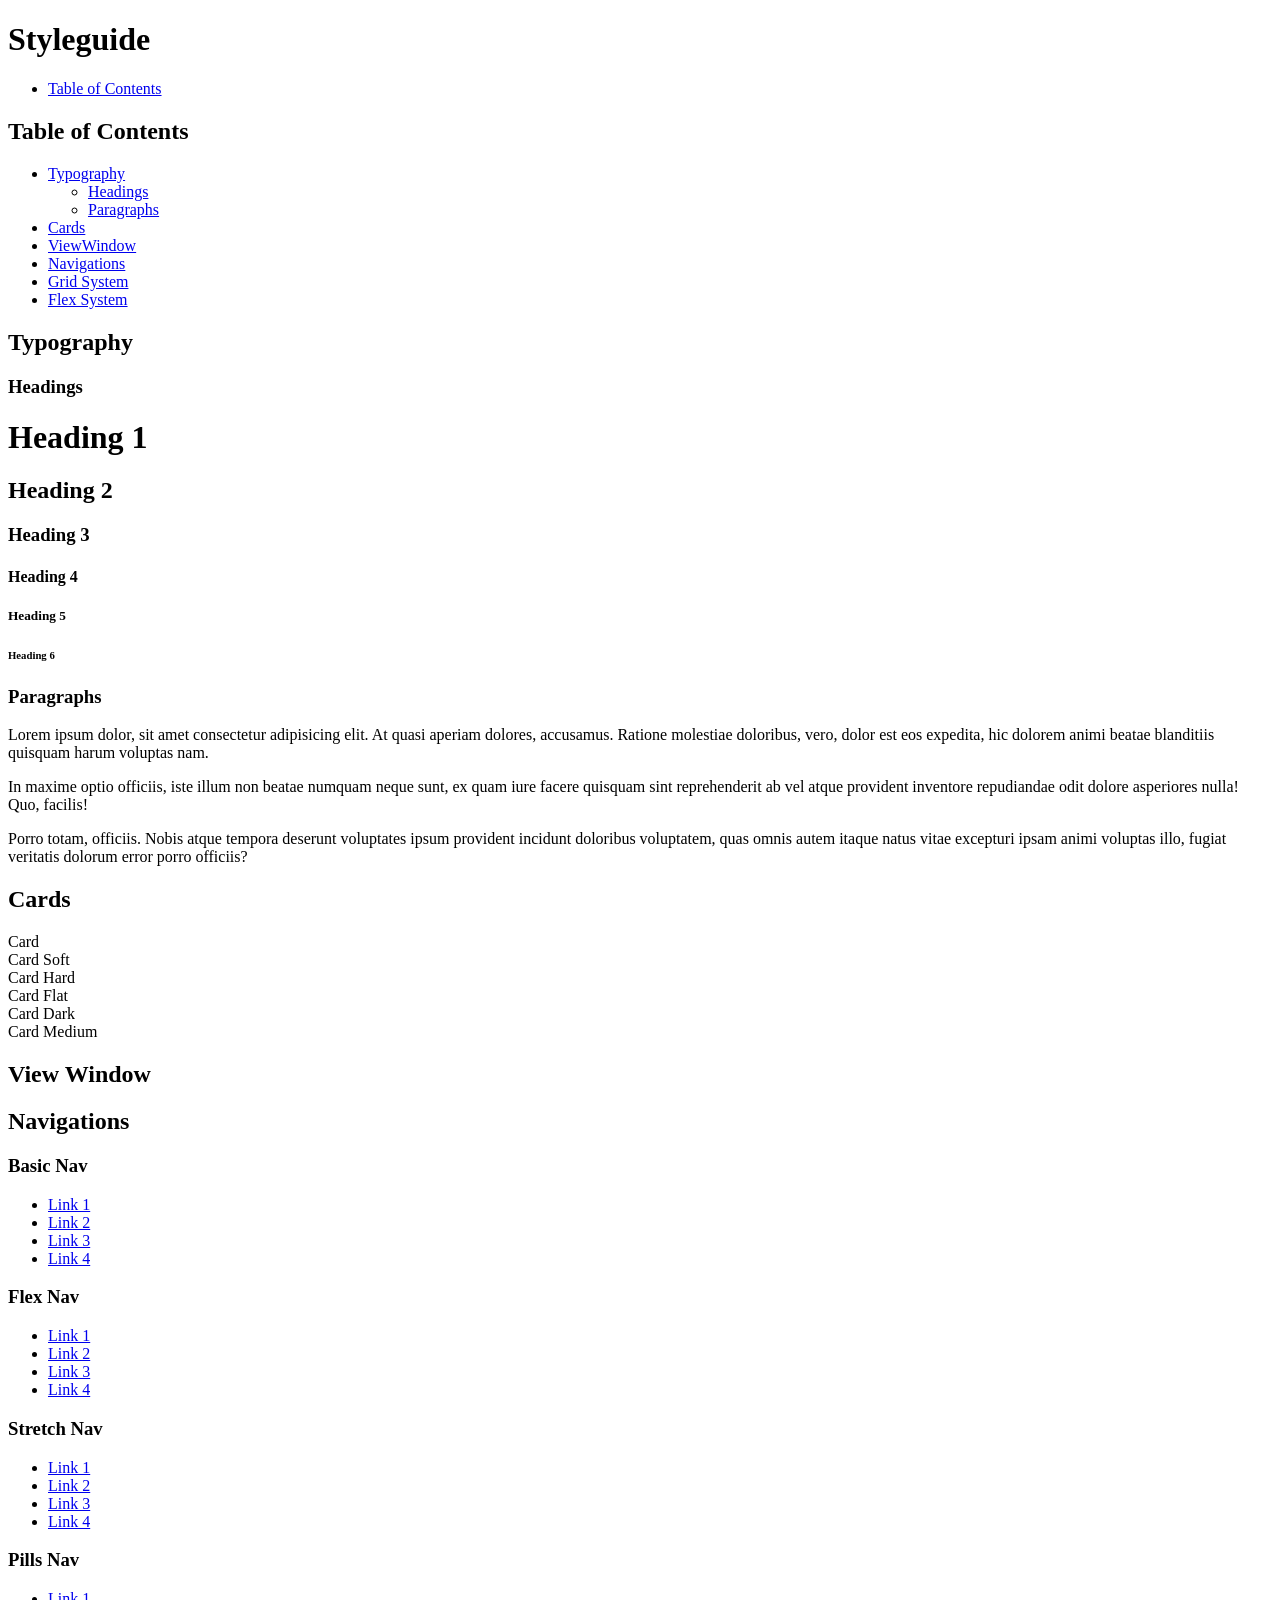
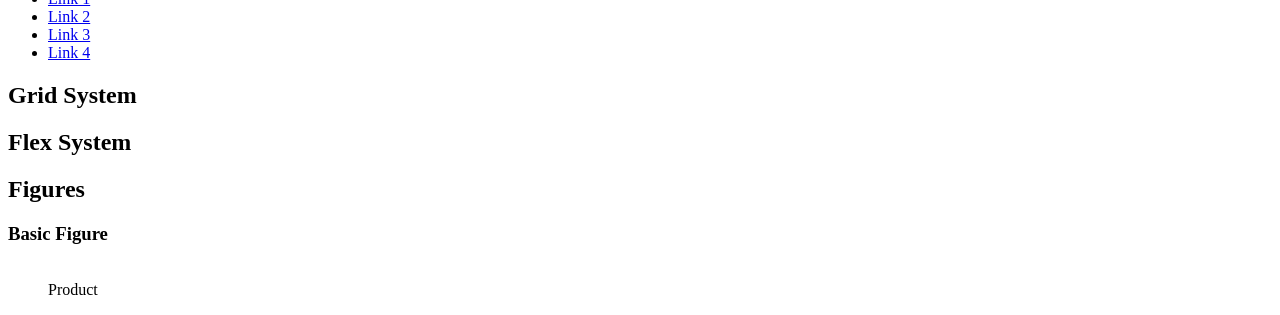
==== bernadin.bernadine/styleguide/index.html @ 3fb41d2a "add name" ====
<!DOCTYPE html>
<html lang="en">
<head>
	<meta charset="utf-8">
	<title>CSS Styleguide</title>

	<meta name="viewport" content="width=device-width">

	<link rel="stylesheet" href="/lib/css/styleguide.css">
	<link rel="stylesheet" href="/lib/css/gridsystem.css">
	<link rel="stylesheet" href="/css/storetheme.css">

</head>
<body>

	<header class="navbar">
		<div class="container display-flex">
			<div class="flex-none">
		<h1>Styleguide</h1>
	</div>
		<div class="flex-stretch"></div>
		<nav class="flex-none nav">
			<ul class="container display-flex">
				<li><a href="#tableofcontents">Table of Contents</a></li>
			</ul>
		</nav>
	</div>

	</header>

	<div class="container" id="tableofcontents">
		<h2>Table of Contents</h2>
			<div class="card">
			<nav class="nav">
				<ul>
					<li><a href="#typography"> Typography</a></li>
					<ul>
					<li><a href="#headings"> Headings</a></li>
					<li><a href="#paragraphs"> Paragraphs</a></li>
				</ul>
				<li><a href="#typography"> Cards</a></li>
				<li><a href="#viewwindow"> ViewWindow</a></li>
				<li><a href="#navigations"> Navigations</a></li>
				<li><a href="#gridsystem"> Grid System</a></li>
				<li><a href="#flexsystem"> Flex System</a></li>

				</ul>
			</nav>
			
		</div>
	</div>

	<div class="container" href="typography">
		<h2>Typography</h2>
		<div class="card soft" id="headings">
			


			<h3>Headings</h3>
			<h1>Heading 1</h1>
			<h2>Heading 2</h2>
			<h3>Heading 3</h3>
			<h4>Heading 4</h4>
			<h5>Heading 5</h5>
			<h6>Heading 6</h6>
		</div>
		<div class="card soft" id="paragraphs">
			<h3>Paragraphs</h3>
			<p>Lorem ipsum dolor, sit amet consectetur adipisicing elit. At quasi aperiam dolores, accusamus. Ratione molestiae doloribus, vero, dolor est eos expedita, hic dolorem animi beatae blanditiis quisquam harum voluptas nam.</p>
			<p>In maxime optio officiis, iste illum non beatae numquam neque sunt, ex quam iure facere quisquam sint reprehenderit ab vel atque provident inventore repudiandae odit dolore asperiores nulla! Quo, facilis!</p>
			<p>Porro totam, officiis. Nobis atque tempora deserunt voluptates ipsum provident incidunt doloribus voluptatem, quas omnis autem itaque natus vitae excepturi ipsam animi voluptas illo, fugiat veritatis dolorum error porro officiis?</p>
		</div>
	</div>





	<div class="container">
		<h2>Cards</h2>

		<div class="grid gap">
			<div class="col-xs-12">
				<div class="card">Card</div>
			</div>
			<div class="col-xs-12">
				<div class="card soft">Card Soft</div>
			</div>
			<div class="col-xs-12">
				<div class="card hard">Card Hard</div>
			</div>
			<div class="col-xs-12">
				<div class="card flat">Card Flat</div>
			</div>
			<div class="col-xs-12">
				<div class="card dark">Card Dark</div>
			</div>
			<div class="col-xs-12">
				<div class="card Medium">Card Medium</div>
			</div>
		</div>
	</div>


	<div class="container">
		<h2>View Window</h2>	
	</div>

<div class="container">
		<h2>Navigations</h2>

		<script>
			const makeNav = (classes='') => {
				const links = ['home','store','about'];
				return
				<div>
					<nav class="${classes}">
						<ul>
						${links.reduce((r,o,i)=>{
							return r+`<li><a href="#">${o}</a></li>`;
						})}

						</ul>
					</nav
				</div	
				`;
			}
		</script>

		<div class="card soft">
			<h3>Basic Nav</h3>


			<nav class="nav">
				<ul>
					<li><a href="#">Link 1</a></li>
					<li><a href="#">Link 2</a></li>
					<li><a href="#">Link 3</a></li>
					<li><a href="#">Link 4</a></li>
				</ul>
			</nav>
		</div>	
	</div>

	<div class="card soft">
			<h3>Flex Nav</h3>


			<nav class="nav nav-flex">
				<ul>
					<li><a href="#">Link 1</a></li>
					<li><a href="#">Link 2</a></li>
					<li><a href="#">Link 3</a></li>
					<li><a href="#">Link 4</a></li>
				</ul>
			</nav>
		</div>	

	<div class="card soft">
			<h3>Stretch Nav</h3>


			<nav class="nav nav-stretch">
				<ul>
					<li><a href="#">Link 1</a></li>
					<li><a href="#">Link 2</a></li>
					<li><a href="#">Link 3</a></li>
					<li><a href="#">Link 4</a></li>
				</ul>
			</nav>
	</div>	

	<div class="card soft">
			<h3>Pills Nav</h3>


			<nav class="nav nav-pills">
				<ul>
					<li><a href="#">Link 1</a></li>
					<li><a href="#">Link 2</a></li>
					<li><a href="#">Link 3</a></li>
					<li><a href="#">Link 4</a></li>
				</ul>
			</nav>
	</div>	
<div class="container">
		<h2>Grid System</h2>	
	</div>

<div class="container">
		<h2>Flex System</h2>	
	</div>

	<h2 id="figures">Figures</h2>

	<div class="card">
		<h3>Basic Figure</h3>

		<figure class="figure">
			<img src="https://via.placeholder.com/400x400?text=product" alt="">
			<figcaption>Product</figcaption>
		</figure>

	</div>


</body>
</html>
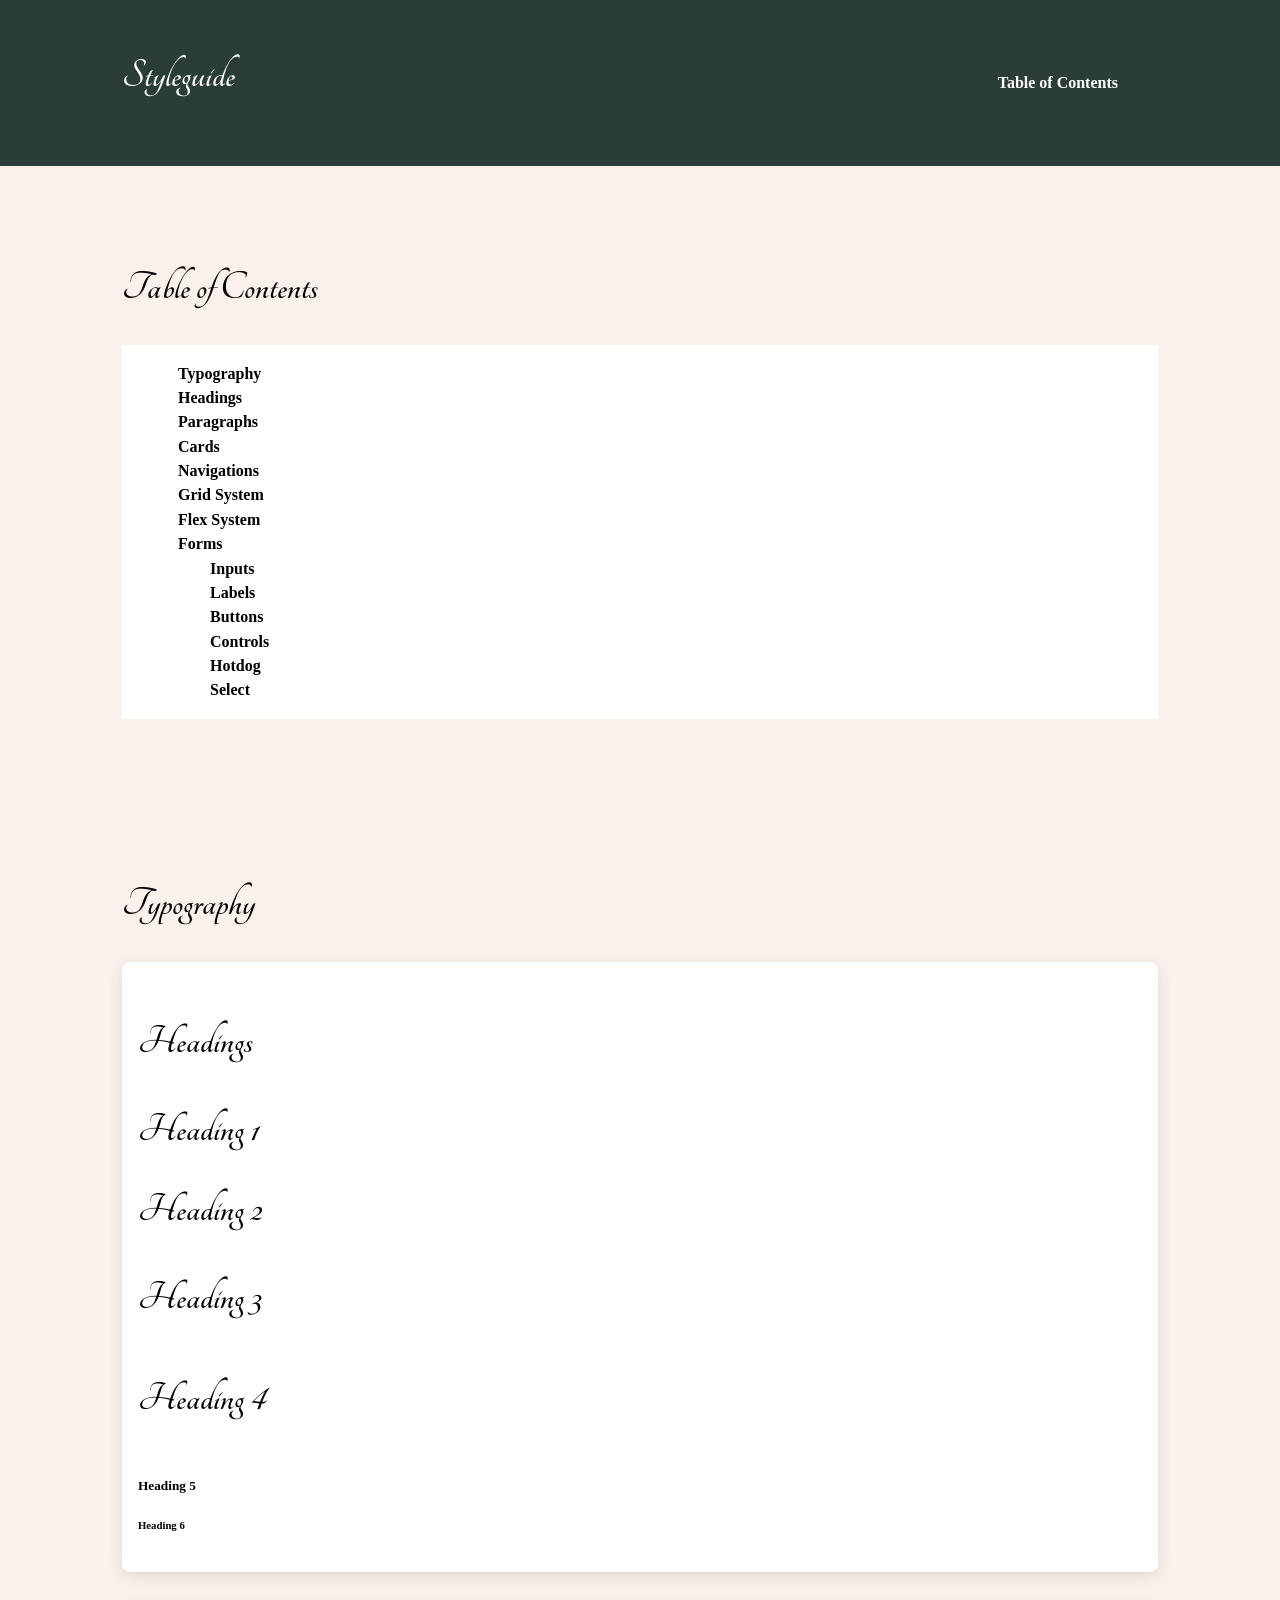
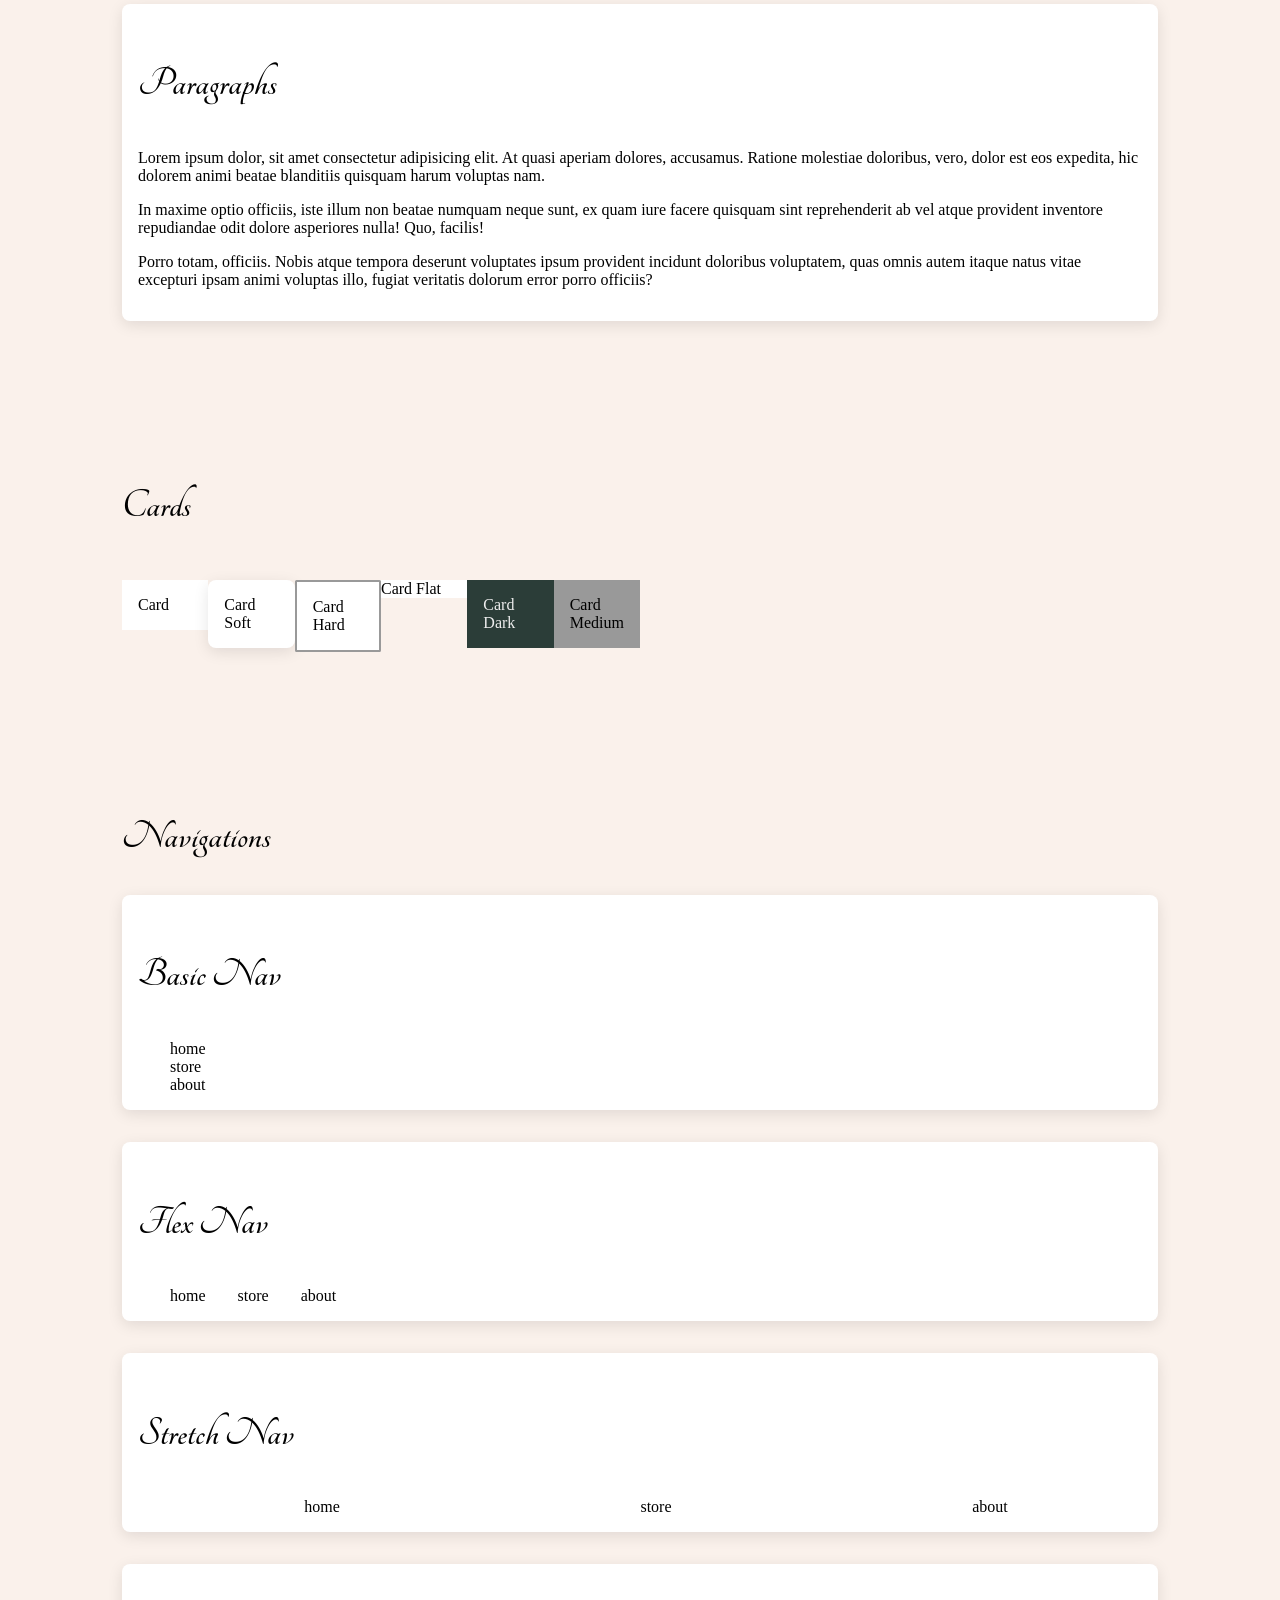
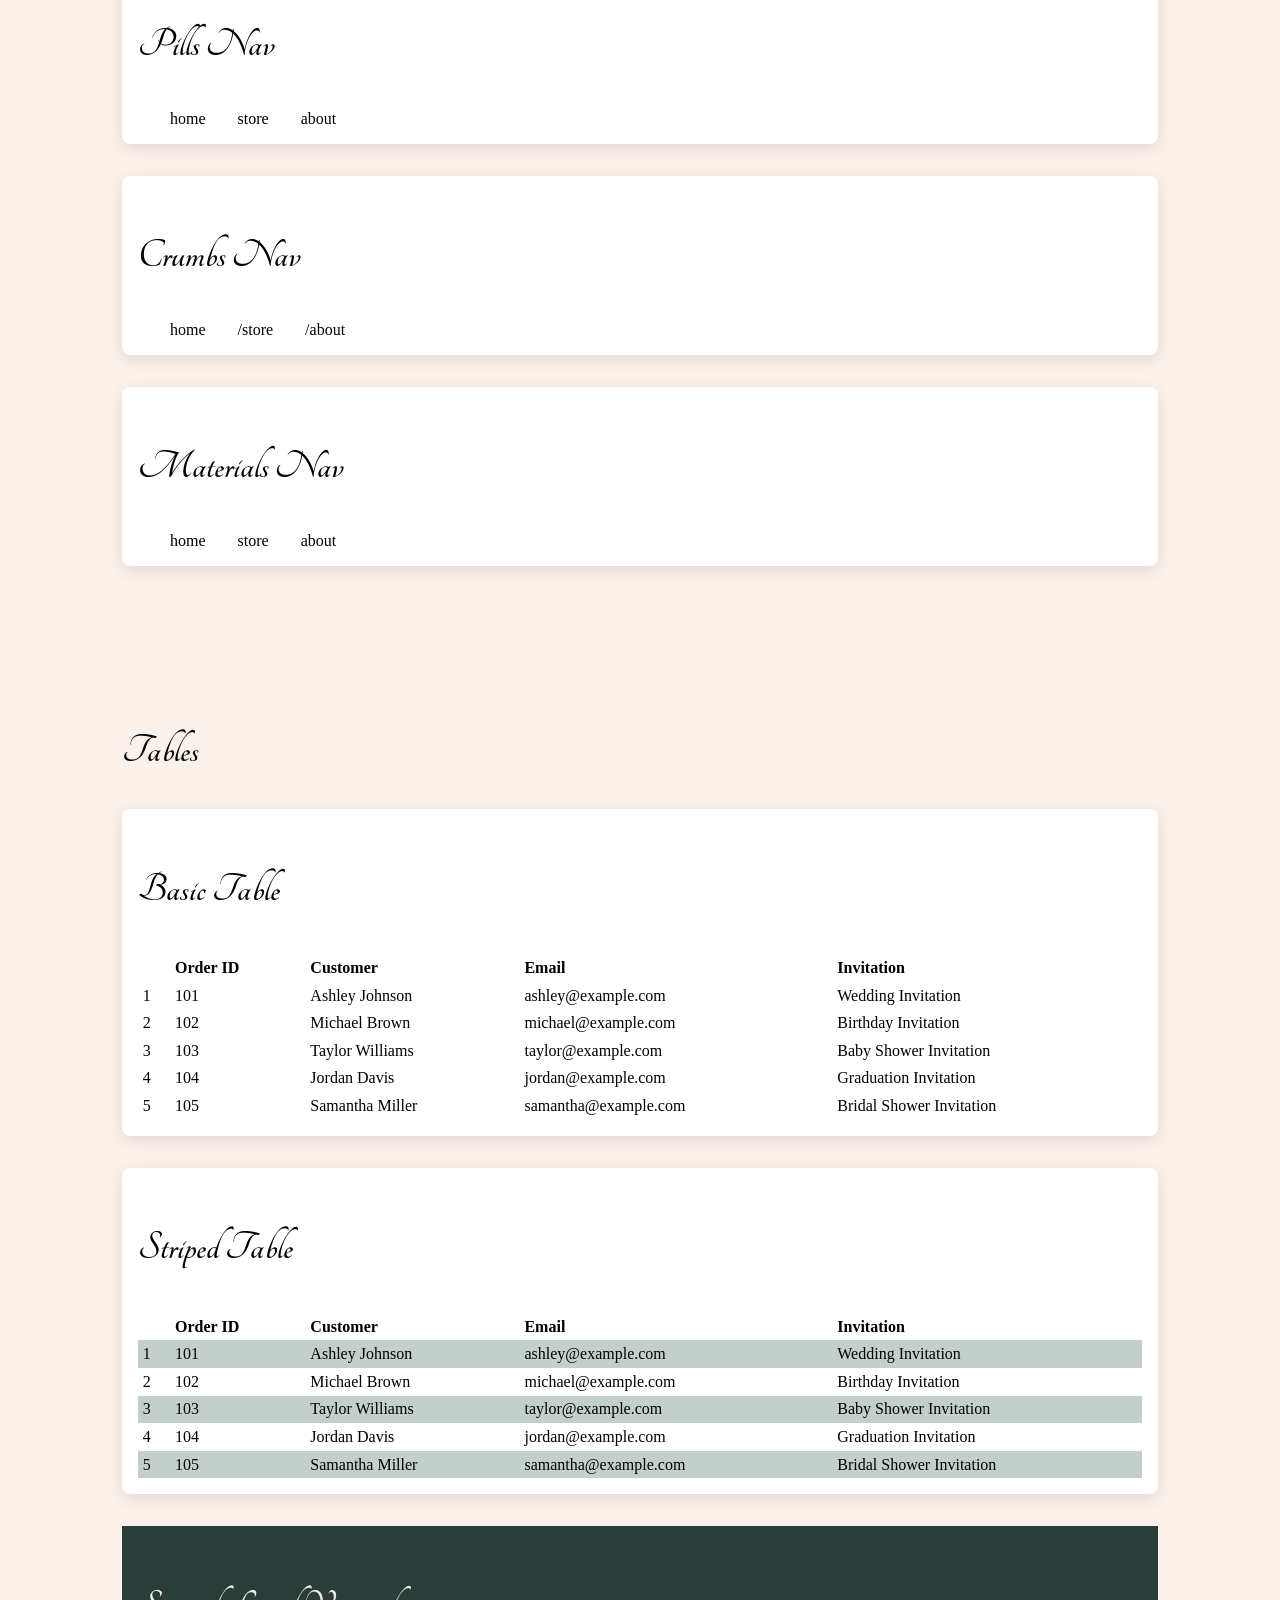
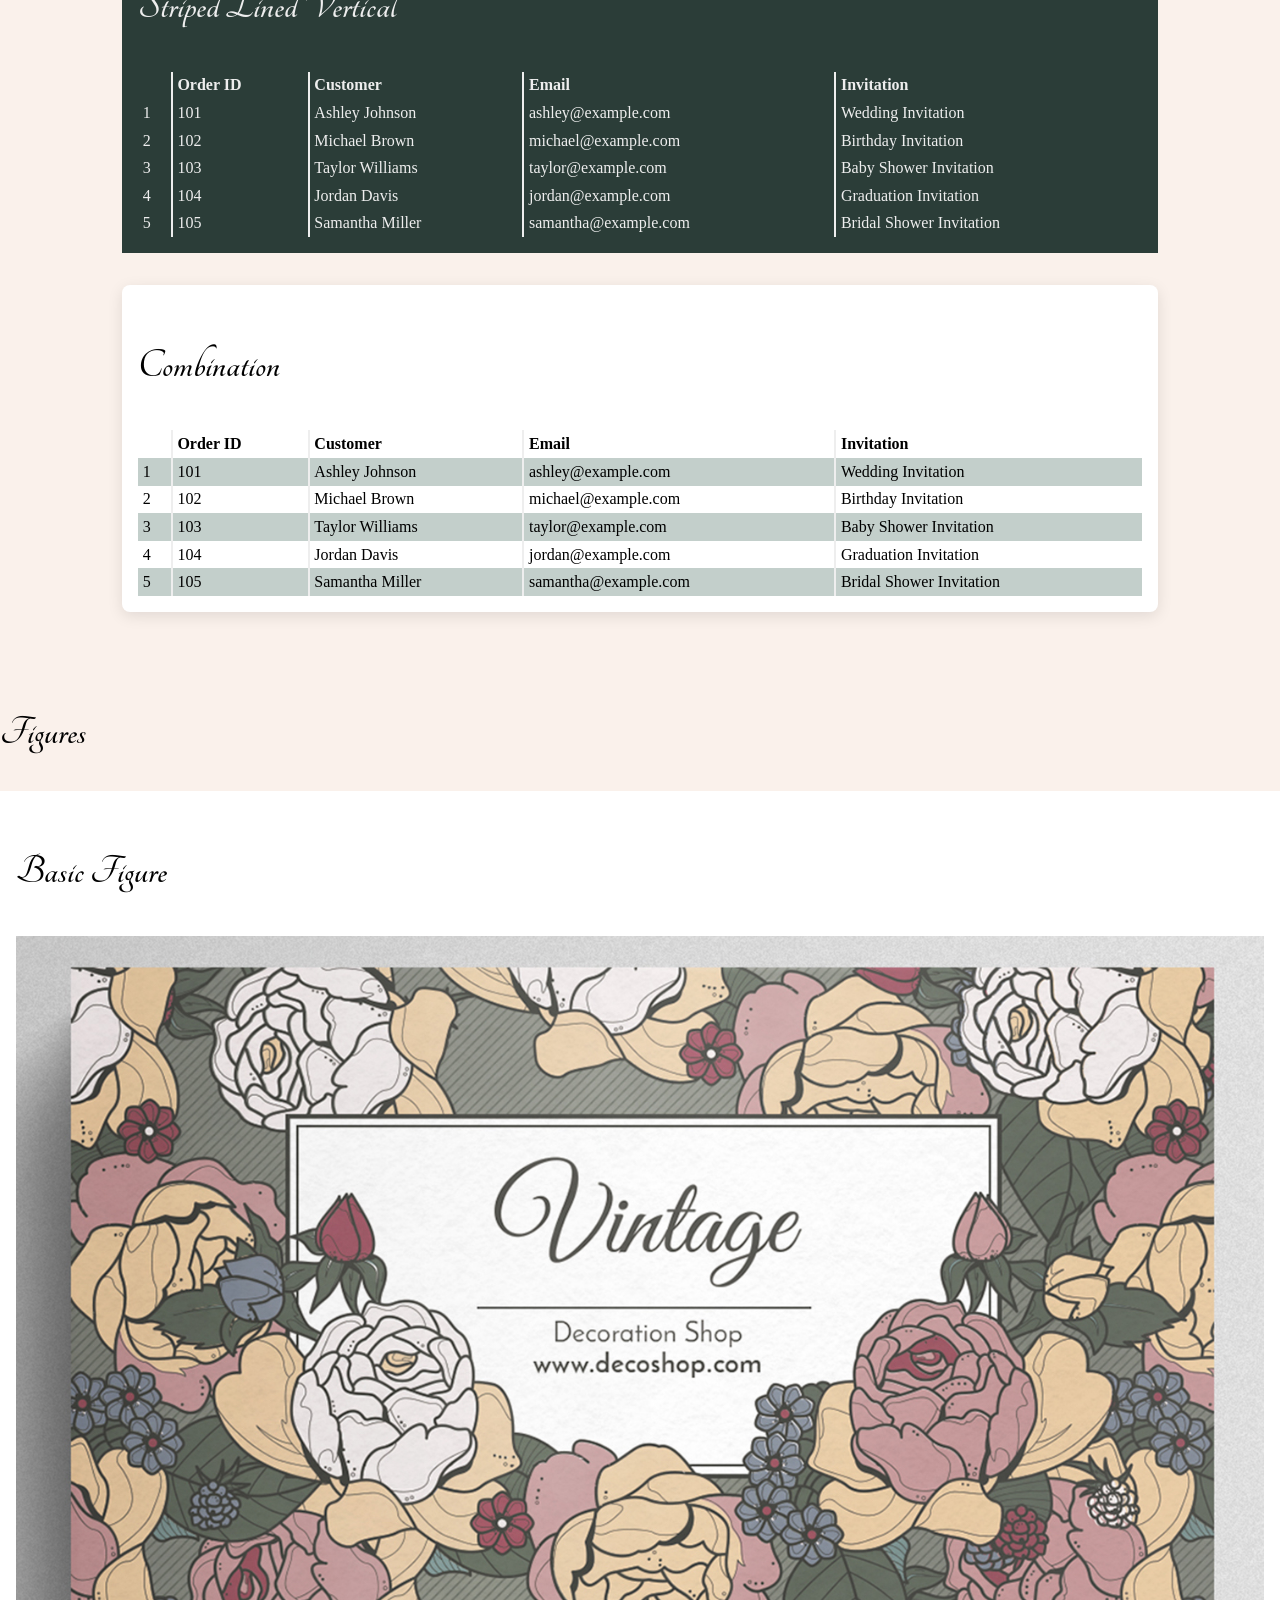
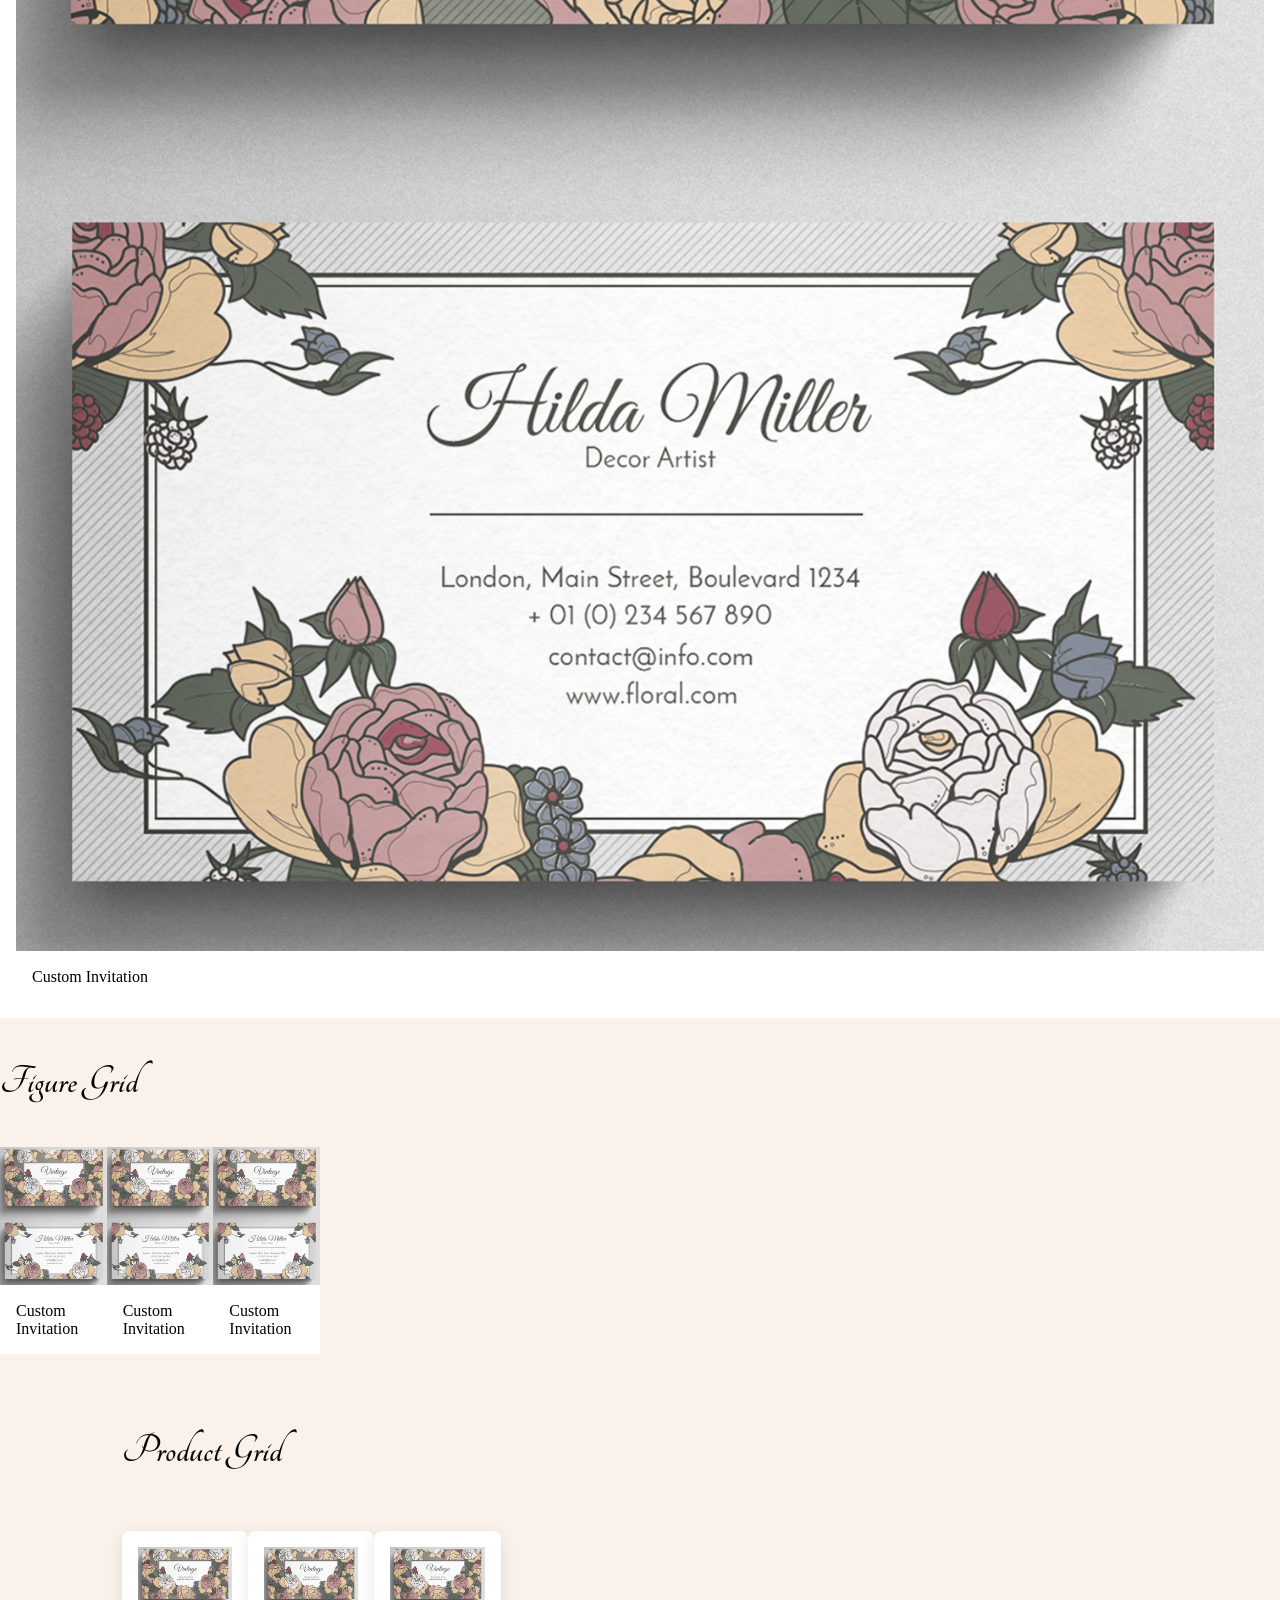
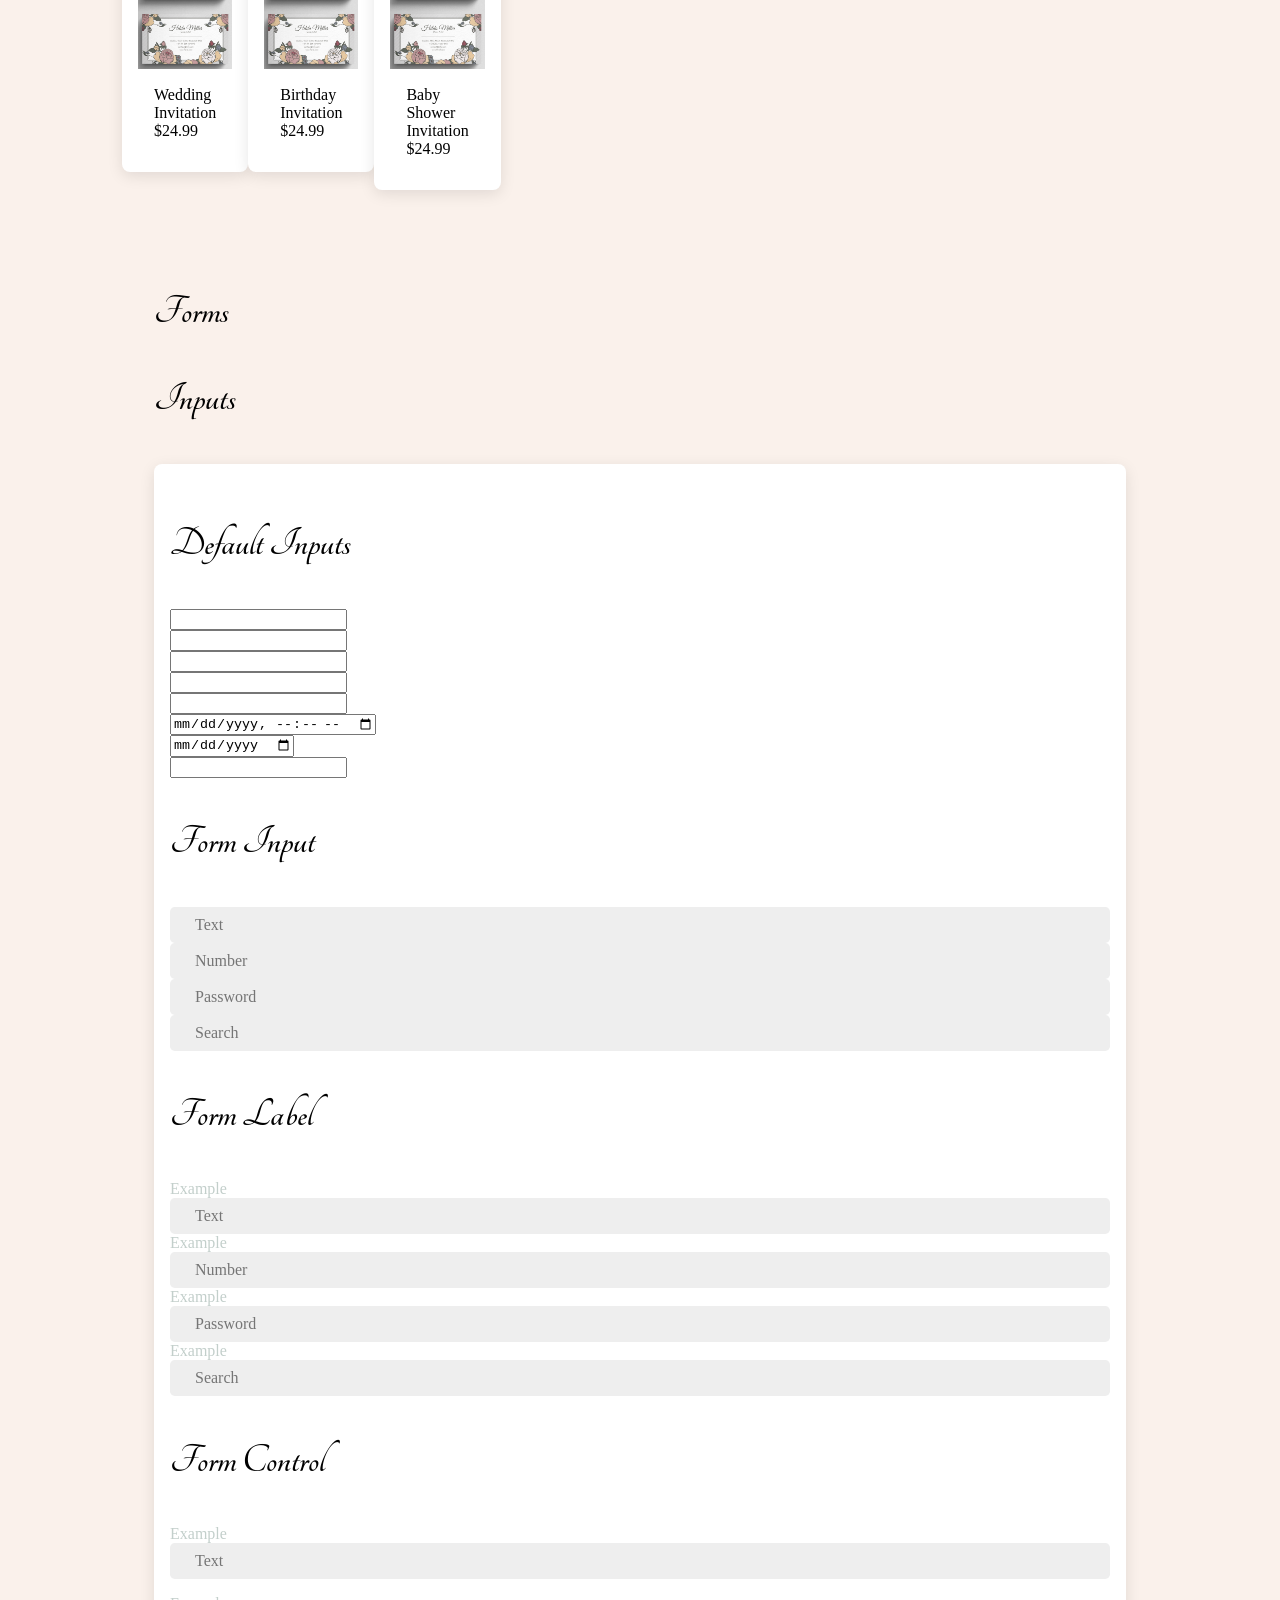
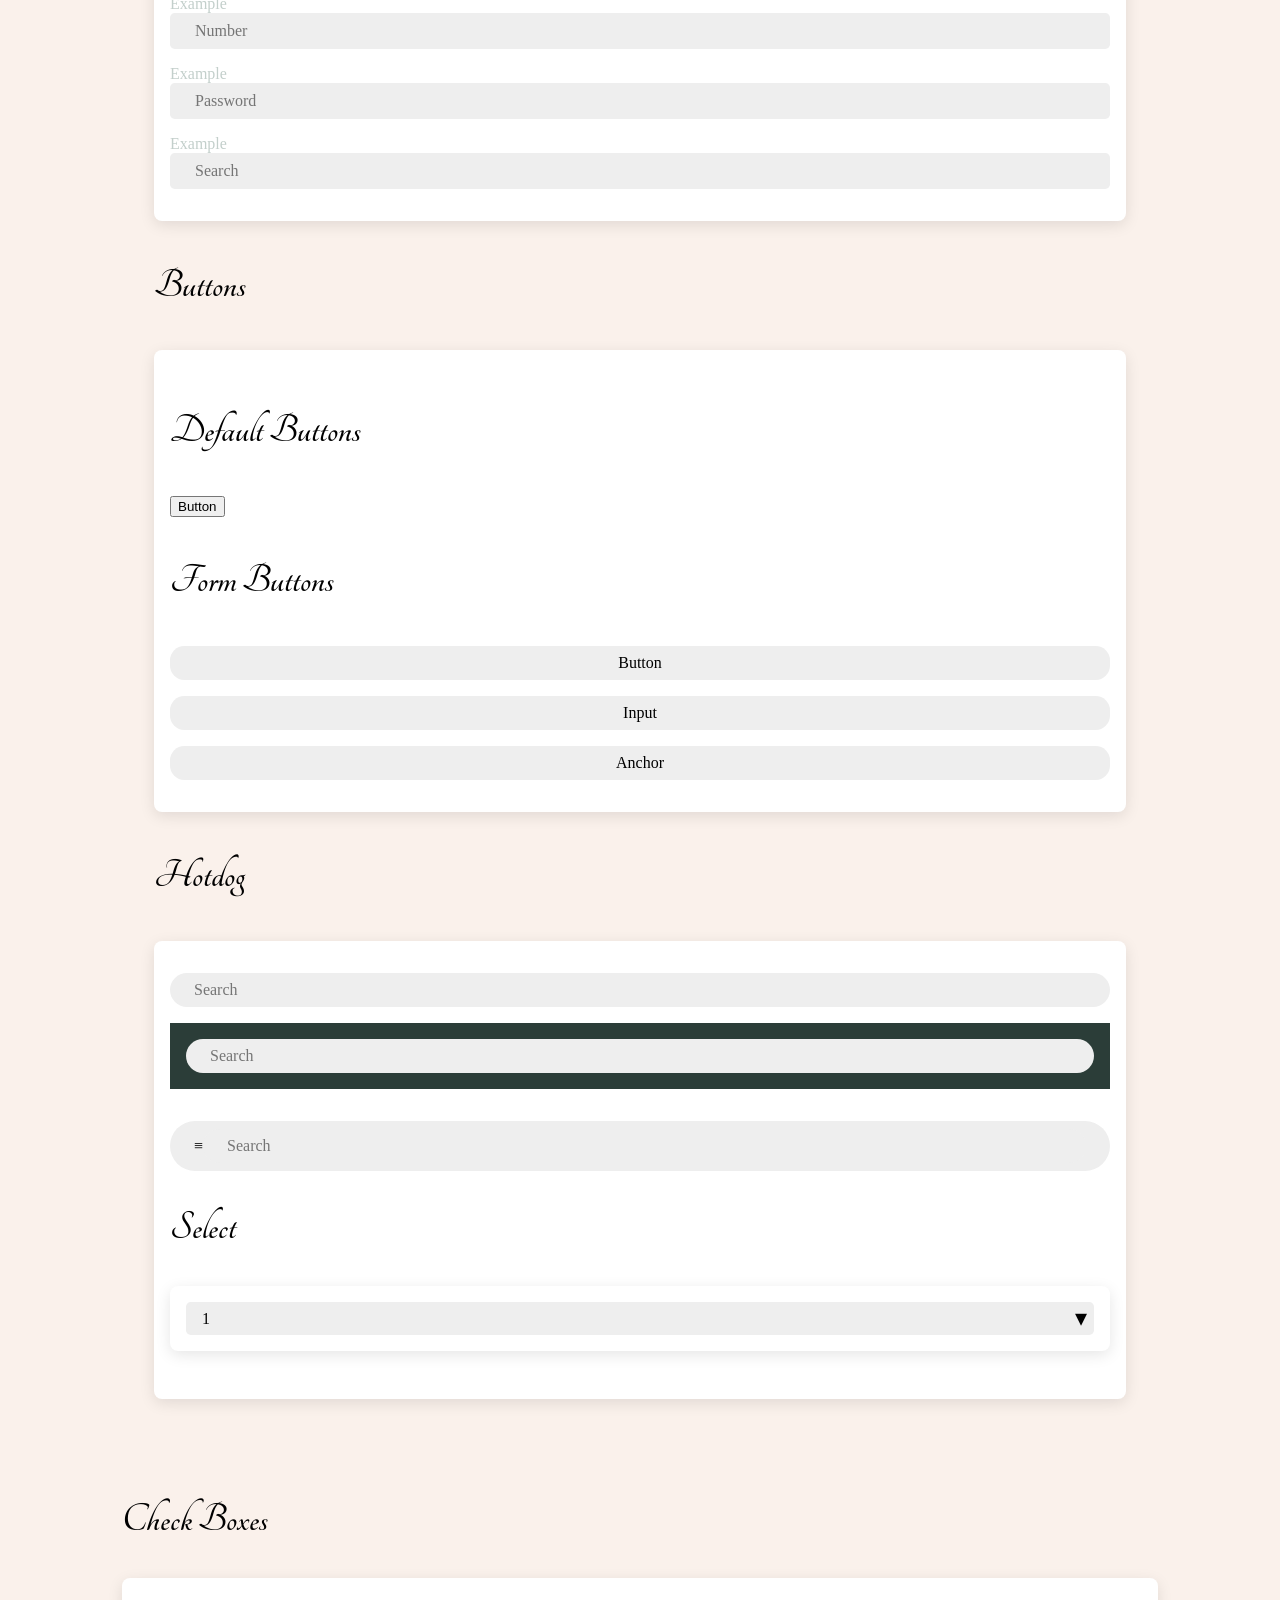
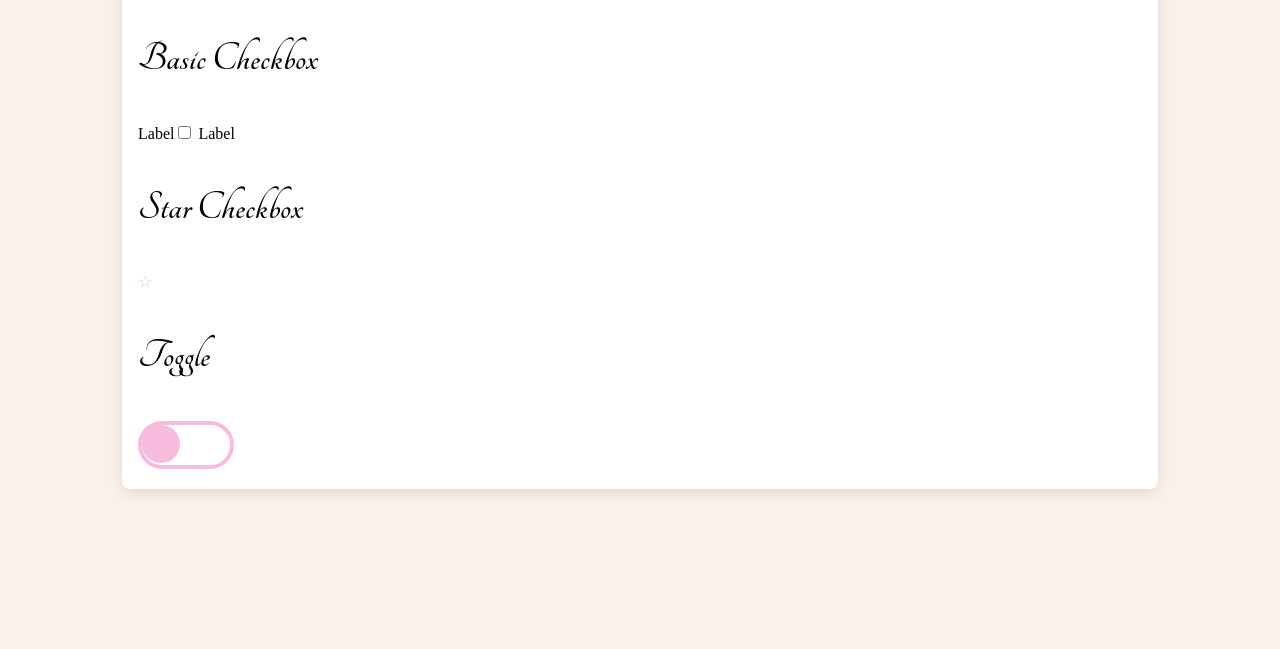
==== commit 5a6729a5: "added font" ====
--- a/bernadin.bernadine/styleguide/index.html
+++ b/bernadin.bernadine/styleguide/index.html
@@ -6,9 +6,16 @@
 
 	<meta name="viewport" content="width=device-width">
 
-	<link rel="stylesheet" href="/lib/css/styleguide.css">
-	<link rel="stylesheet" href="/lib/css/gridsystem.css">
-	<link rel="stylesheet" href="/css/storetheme.css">
+	<link rel="stylesheet" href="../lib/css/styleguide.css">
+	<link rel="stylesheet" href="../lib/css/gridsystem.css">
+	<link rel="stylesheet" href="../css/storetheme.css">
+
+<style>
+@import url('https://fonts.googleapis.com/css2?family=Antic+Didone&family=Luckiest+Guy&family=Satisfy&display=swap');
+@import url('https://fonts.googleapis.com/css2?family=Antic+Didone&family=Luckiest+Guy&family=Satisfy&family=Tangerine:wght@400;700&display=swap');
+</style>
+
+	<script src="https://code.jquery.com/jquery-3.7.1.min.js"></script>
 
 </head>
 <body>
@@ -33,29 +40,30 @@
 			<div class="card">
 			<nav class="nav">
 				<ul>
-					<li><a href="#typography"> Typography</a></li>
-					<ul>
-					<li><a href="#headings"> Headings</a></li>
-					<li><a href="#paragraphs"> Paragraphs</a></li>
-				</ul>
-				<li><a href="#typography"> Cards</a></li>
-				<li><a href="#viewwindow"> ViewWindow</a></li>
+				<li><a href="#typography"> Typography</a></li>
+				<li><a href="#headings"> Headings</a></li>
+				<li><a href="#paragraphs"> Paragraphs</a></li>
+				<li><a href="#cards"> Cards</a></li>
 				<li><a href="#navigations"> Navigations</a></li>
 				<li><a href="#gridsystem"> Grid System</a></li>
 				<li><a href="#flexsystem"> Flex System</a></li>
-
+				<li><a href="#forms"> Forms</a></li>
+				<ul>
+					<li><a href="#inputs">Inputs</a></li>
+					<li><a href="#labels">Labels</a></li>
+					<li><a href="#button">Buttons</a></li>
+					<li><a href="#control">Controls</a></li>
+					<li><a href="#hotdog">Hotdog</a></li>
+					<li><a href="#select">Select</a></li>
+				</ul>
 				</ul>
 			</nav>
-			
-		</div>
-	</div>
-
-	<div class="container" href="typography">
+			</div>
+	</div>
+
+	<div class="container" id="typography">
 		<h2>Typography</h2>
 		<div class="card soft" id="headings">
-			
-
-
 			<h3>Headings</h3>
 			<h1>Heading 1</h1>
 			<h2>Heading 2</h2>
@@ -80,116 +88,155 @@
 		<h2>Cards</h2>
 
 		<div class="grid gap">
-			<div class="col-xs-12">
+			<div class="col-xs-12 col-md-4">
 				<div class="card">Card</div>
 			</div>
-			<div class="col-xs-12">
+			<div class="col-xs-12 col-md-4">
 				<div class="card soft">Card Soft</div>
 			</div>
-			<div class="col-xs-12">
+			<div class="col-xs-12 col-md-4">
 				<div class="card hard">Card Hard</div>
 			</div>
-			<div class="col-xs-12">
+			<div class="col-xs-12 col-md-4">
 				<div class="card flat">Card Flat</div>
 			</div>
-			<div class="col-xs-12">
+			<div class="col-xs-12 col-md-4">
 				<div class="card dark">Card Dark</div>
 			</div>
-			<div class="col-xs-12">
-				<div class="card Medium">Card Medium</div>
-			</div>
-		</div>
-	</div>
-
-
-	<div class="container">
-		<h2>View Window</h2>	
-	</div>
-
-<div class="container">
-		<h2>Navigations</h2>
+			<div class="col-xs-12 col-md-4">
+				<div class="card medium">Card Medium</div>
+			</div>
+		</div>
+	</div>
+
+
+
+
+<div class="container" id="navigations">
+	<h2>Navigations</h2>
+
 
 		<script>
 			const makeNav = (classes='') => {
 				const links = ['home','store','about'];
-				return
+				let ran = Math.floor(Math.random()*links.length);
+				document.write(`
 				<div>
 					<nav class="${classes}">
 						<ul>
 						${links.reduce((r,o,i)=>{
-							return r+`<li><a href="#">${o}</a></li>`;
-						})}
+							return r+`<li class="${ran==i?'active':''}><a href="#">${o}</a></li>`;
+						},'')}
 
 						</ul>
-					</nav
-				</div	
-				`;
+					</nav>
+				</div>	
+				`);
 			}
 		</script>
 
 		<div class="card soft">
 			<h3>Basic Nav</h3>
 
-
-			<nav class="nav">
-				<ul>
-					<li><a href="#">Link 1</a></li>
-					<li><a href="#">Link 2</a></li>
-					<li><a href="#">Link 3</a></li>
-					<li><a href="#">Link 4</a></li>
-				</ul>
-			</nav>
-		</div>	
-	</div>
-
-	<div class="card soft">
+			<script>makeNav('nav')</script>
+		</div>	
+
+		<div class="card soft">
 			<h3>Flex Nav</h3>
 
-
-			<nav class="nav nav-flex">
-				<ul>
-					<li><a href="#">Link 1</a></li>
-					<li><a href="#">Link 2</a></li>
-					<li><a href="#">Link 3</a></li>
-					<li><a href="#">Link 4</a></li>
-				</ul>
-			</nav>
-		</div>	
-
-	<div class="card soft">
+			<script>makeNav('nav nav-flex')</script>
+
+		</div>	
+
+		<div class="card soft">
 			<h3>Stretch Nav</h3>
 
-
-			<nav class="nav nav-stretch">
-				<ul>
-					<li><a href="#">Link 1</a></li>
-					<li><a href="#">Link 2</a></li>
-					<li><a href="#">Link 3</a></li>
-					<li><a href="#">Link 4</a></li>
-				</ul>
-			</nav>
-	</div>	
-
-	<div class="card soft">
+			<script>makeNav('nav nav-stretch')</script>
+		</div>	
+
+		<div class="card soft">
 			<h3>Pills Nav</h3>
 
-
-			<nav class="nav nav-pills">
-				<ul>
-					<li><a href="#">Link 1</a></li>
-					<li><a href="#">Link 2</a></li>
-					<li><a href="#">Link 3</a></li>
-					<li><a href="#">Link 4</a></li>
-				</ul>
-			</nav>
-	</div>	
+			<script>makeNav('nav nav-pills')</script>
+		</div>
+
+		<div class="card soft">
+			<h3>Crumbs Nav</h3>
+
+			<script>makeNav('nav nav-crumbs')</script>
+		</div>	
+
+		<div class="card soft">
+			<h3>Materials Nav</h3>
+
+			<script>makeNav('nav nav-materials')</script>
+		</div>
+
+
+		<script>
+		$("#navigations a").on("click",function(e){
+			e.preventDefault();
+			$(this).closest("li").addClass("active")
+				.siblings().removeClass("active")
+		})
+		</script>
+</div>
+
+
+<script>
+	const makeTable = (classes='') => {
+    const head = [' ','Order ID', 'Customer', 'Email', 'Invitation'];
+    const body = [
+        ['101', 'Ashley Johnson', 'ashley@example.com', 'Wedding Invitation'],
+        ['102', 'Michael Brown', 'michael@example.com', 'Birthday Invitation'],
+        ['103', 'Taylor Williams', 'taylor@example.com', 'Baby Shower Invitation'],
+        ['104', 'Jordan Davis', 'jordan@example.com', 'Graduation Invitation'],
+        ['105', 'Samantha Miller', 'samantha@example.com', 'Bridal Shower Invitation'],
+    ];
+
+    document.write(`
+    <table class="${classes}">
+        <thead>
+            <tr>${head.reduce((r,o)=>r+`<th>${o}</th>`,'')}</tr>
+        </thead>
+        <tbody>${body.reduce((r,o,i)=>r+
+            `<tr>${
+                [i+1,...o].reduce((r,o)=>r+`<td>${o}</td>`,'')
+            }</tr>`, '')}
+        </tbody>
+    </table>
+    `);
+}
+</script>
+
 <div class="container">
-		<h2>Grid System</h2>	
-	</div>
-
-<div class="container">
-		<h2>Flex System</h2>	
-	</div>
+		<h2>Tables</h2>
+
+		<div class="card soft">
+			<h3>Basic Table</h3>
+
+		<script>makeTable("table")</script>
+		</div>
+
+		<div class="card soft">
+			<h3>Striped Table</h3>
+
+		<script>makeTable("table striped")</script>
+		</div>	
+		<div class="card dark">
+			<h3>Striped Lined Vertical</h3>
+
+		<script>makeTable("table lined vertical")</script>
+		</div>	
+		<div class="card soft">
+			<h3>Combination </h3>
+
+		<script>makeTable("table lined vertical striped")</script>
+		</div>			
+</div>
+
+
+
 
 	<h2 id="figures">Figures</h2>
 
@@ -197,12 +244,219 @@
 		<h3>Basic Figure</h3>
 
 		<figure class="figure">
-			<img src="https://via.placeholder.com/400x400?text=product" alt="">
-			<figcaption>Product</figcaption>
+			<img src="../img/invitation.jpg"alt= "">
+			<figcaption>Custom Invitation</figcaption>
 		</figure>
-
-	</div>
-
+	</div>
+
+	<h3>Figure Grid</h3>
+	<div class="grid gap">
+			<div class="col-xs-12 col-md-4">
+			<figure class="figure">
+					<img src="../img/invitation.jpg"alt= "">
+				<figcaption>Custom Invitation</figcaption>
+			</figure>
+		</div>
+			<div class="col-xs-12 col-md-4">
+			<figure class="figure">
+				<img src="../img/invitation.jpg"alt= "">
+			<figcaption>Custom Invitation</figcaption>
+			</figure>
+		</div>
+			<div class="col-xs-12 col-md-4">
+			<figure class="figure">
+				<img src="../img/invitation.jpg"alt= "">
+			<figcaption>Custom Invitation</figcaption>
+		</figure>
+			</div>
+	</div>
+	<div class="container product-grid">
+	<h3>Product Grid</h3>
+
+	<div class="grid gap">
+
+		<div class="col-xs-12 col-md-4">
+			<div class="card soft">
+			<figure class="figure">
+					<img src="../img/invitation.jpg"alt= "">
+				<figcaption>
+					<div>Wedding Invitation</div>
+					<div>$24.99</div>
+				</figcaption>
+			</figure>
+			</div>
+		</div>
+			<div class="col-xs-12 col-md-4">
+				<div class="card soft">
+				<figure class="figure">
+				<img src="../img/invitation.jpg"alt= "">
+			<figcaption>
+					<div>Birthday Invitation</div>
+					<div>$24.99</div>
+			</figcaption>
+			</figure>
+		</div>
+		</div>
+			<div class="col-xs-12 col-md-4">
+			<div class="card soft">
+			<figure class="figure">
+				<img src="../img/invitation.jpg"alt= "">
+			<figcaption>
+				<div>Baby Shower Invitation</div>
+				<div>$24.99</div>
+			</figcaption>
+			</figure>
+			</div>
+		</div>
+	</div>
+
+
+
+
+	<div class="container" id="forms">
+		<h2>Forms</h2>
+
+		<h3>Inputs</h3>
+
+		<div class="card soft">
+			<h3>Default Inputs</h3>
+			<forms>
+			 <input type="text"><br>
+			 <input type="number"><br>
+			 <input type="password"><br>
+			 <input type="url"><br>
+			 <input type="email"><br>
+			 <input type="datetime-local"><br>
+			 <input type="date"><br>
+			 <input type="search"><br>
+			 
+			</forms>
+
+			<h3>Form Input</h3>
+			<form>
+				<input type="text" placeholder="Text"class="form-input">
+				 <input type="number" placeholder="Number"class="form-input">
+				 <input type="password" placeholder="Password"class="form-input">
+				 <input type="search" placeholder="Search"class="form-input">
+			</form>	
+
+			<h3>Form Label</h3>
+			<form>
+				<label class= "form-label">Example</label>
+				<input type="text" placeholder="Text"class="form-input">
+				<label class= "form-label">Example</label>
+				 <input type="number" placeholder="Number"class="form-input">
+				 <label class= "form-label">Example</label>
+				 <input type="password" placeholder="Password"class="form-input">
+				 <label class= "form-label">Example</label>
+				 <input type="search" placeholder="Search"class="form-input">
+			</form>	
+			<h3>Form Control</h3>
+			<form>
+			<div class="form-control">
+				<label class= "form-label">Example</label>
+				<input type="text" placeholder="Text"class="form-input">
+			</div>
+			<div class="form-control">
+				<label class= "form-label">Example</label>
+				<input type="number" placeholder="Number"class="form-input">
+			</div>
+			<div class="form-control">	
+				<label class= "form-label">Example</label>
+				<input type="password" placeholder="Password"class="form-input">
+			</div>
+			<div class="form-control">
+				<label class= "form-label">Example</label>
+				<input type="search" placeholder="Search"class="form-input">
+			</div>
+			</form>	
+		</div>
+
+
+
+		<h3>Buttons</h3>
+
+		<div class="card soft">
+			<h3>Default Buttons</h3>
+
+			<button>Button</button>
+
+			<h3>Form Buttons</h3>
+
+			<div class="form-control">
+				<button type="button" class="form-button">Button</button>
+			</div>
+			<div class="form-control">
+				<input type="button" class="form-button" value="Input">
+			</div>
+			<div class="form-control">
+				<a href="a" class="form-button">Anchor</a>
+			</div>
+		</div>
+
+
+
+
+		<h3>Hotdog</h3>
+
+		<div class="card soft">
+			<div class="form-control">
+				<form>
+					<input type="search" class="hotdog" placeholder="Search">
+				</form>
+			</div>
+			<div class="form-control">
+				<form class="card dark">
+					<input type="search" class="hotdog light" placeholder="Search">
+				</form>
+			</div>
+			<div class="form-control">
+				<form class="hotdog">
+					<span>&equiv;</span>
+					<input type="search" class="hotdog" placeholder="Search">
+				</form>
+			</div>
+
+
+			<h2 id= "select">Select</h2>
+
+			<div class="card soft">
+				<div class="form-select">
+				<select>
+					<option>1</option>
+					<option>2</option>
+					<option>3</option>
+					<option>4</option>
+				</select>
+			</div>
+			</div>
+		</div>
+	</div>
+
+	<h2 id="checkboxes">Check Boxes</h2>
+
+	<div class="card soft">
+		<h3>Basic Checkbox</h3>
+		<label>Label<input type="checkbox" id="input-1"></label>
+		<label for ="input-1">Label</label>
+
+
+		<h3>Star Checkbox</h3>
+
+		<div class="favorite">
+			<input type="checkbox" id= "star-example" class="hidden">
+			<label for="star-example">&star;</label>
+		</div>
+
+		<h3>Toggle</h3>
+			<div class="toggle">
+				<input type="checkbox" id= "toggle-1" class="hidden">
+				<label for="toggle-1"></label>
+			</div>
+
+	</div>
+
+	</div>
 
 </body>
 </html>
--- a/bernadin.bernadine/lib/css/styleguide.css
+++ b/bernadin.bernadine/lib/css/styleguide.css
@@ -0,0 +1,421 @@
+/* CSS RESET */
+
+
+*, *::after, *::before {
+	box-sizing: border-box;
+}
+
+:root {
+    --color-neutral-light: #eee;
+    --color-neutral-medium: #999;
+    --color-neutral-dark: #2B3D38;
+
+	--color-main-light: #C2BF7A;
+    --color-main-medium: #C3CFCB;
+    --color-main-dark: #F7BCDD;
+
+    --color-black: #000;
+    --color-white: #fff;
+
+    --header-height: 2rem;
+    --spacing: 2rem;
+}
+
+body {
+	background-color:#FAF1EB;
+	margin:0;
+	font-size:100%;
+	font-family: "AnticDidone";
+
+}
+@font-face {
+    font-family: "Antic Didone";
+    src: url("../fonts/AnticDidone-Regular.woff2") format("woff2");
+    font-weight: 400;
+    font-style: normal;
+}
+.tangerine-regular {
+  font-family: "Tangerine", cursive;
+  font-weight: 400;
+  font-style: normal;
+}
+
+.tangerine-bold {
+  font-family: "Tangerine", cursive;
+  font-weight: 700;
+  font-style: normal;
+}
+
+
+h1,
+h2,
+h3,
+h4 {
+	font-family: "Tangerine", serif;
+	font-size: 2.6em;
+}
+
+a {
+	color:inherit;
+	font-weight:bold;
+	text-decoration:none;
+}
+
+a:hover {
+	text-decoration: underline;
+}
+
+
+
+.container{
+	max-width:1100px;
+	margin-right: auto;
+	margin-left: auto;
+    padding: 2rem;
+    margin-bottom: 2rem;
+}
+
+
+.product-grid {
+    max-width: 1100px;
+}
+
+.product-grid .figure img {
+    width: 100%;
+    height: auto;
+    display: inline-block;
+}
+
+
+.display-flex { display:flex; }
+.display-inline-flex { display:inline-flex; }
+.display-block { display:block; }
+.display-inline-block { display:inline-block; }
+
+
+.flex-stretch { flex: 1 1 auto; }
+.flex-none { flex: none; }
+
+.flex-align-center { align-items:center; }
+.flex-justify-center {justify-content:center; }
+
+
+
+
+.nav ul {
+	list-style-type: none;
+	margin-top:0;
+	margin-bottom: 0;
+	padding-left: 2rem;
+	gap: 2rem;
+
+}
+
+	.nav a {
+		display:block;
+		padding:0.2em 0.5em;
+	}
+
+	.nav a:hover {
+		background-color: var(--color-main-medium);
+		color: var(--color-white);
+		text-decoration: none;
+	}
+
+	.nav .active a {
+		background-color: var(--color-main-light);
+		color: inherit;
+	}
+
+
+.nav-materials ul,
+.nav-crumbs ul,
+.nav-pills ul,
+.nav-stretch ul,
+.nav-flex ul {
+	display:flex;
+}
+
+.nav-stretch li{
+	flex: 1 1 auto;
+	text-align:center;
+}
+
+.nav-pills a{
+	border-radius: 2em;
+	padding: 0.5em 1em;
+}
+
+.nav-crumbs a {
+	display:inline-block;
+}
+.nav-crumbs .active a,
+.nav-crumbs a:hover {
+	background-color:transparent;
+	color:inherit;
+	text-decoration:underline ;
+}
+
+
+.nav-crumbs li:not(:first-child)::before {
+	content:'/';
+}
+
+
+.nav-materials a {
+	padding:0.5em 1em;
+	position: relative;
+}
+.nav-materials .active a{
+	background-color:transparent;
+	color:inherit;
+}
+.nav-materials a:hover {
+	background-color:var(--color-neutral-light);
+	color:inherit;
+}
+.nav-materials a::after {
+	content:'';
+	position: absolute;
+	bottom:0;
+	left:0;
+	width:100%;
+	height:0;
+	background-color:var(--color-main-medium);
+	transition: all 0.3s;
+}
+
+.nav-materials .active a::after{
+	height: 4px;
+}
+
+
+
+.navbar{
+	background-color:var(--color-neutral-dark);
+	color:var(--color-white);
+	line-height: var(--header-height);
+}
+
+.card {
+    background-color: var(--color-white);
+    margin-top: 1em;
+    margin-bottom: 2em;
+    padding: 1em;
+
+    overflow: hidden;
+    position: relative;
+    transition:transform 0.3s ease;
+}
+
+
+.card:hover {
+	transform: scale(1.02);
+}
+.card.soft {
+    border-radius: 0.5em;
+    box-shadow: 0 4px 15px rgba(0,0,0,0.1);
+}
+
+.card.hard {
+    border-radius: 0.1em;
+    border: 2px solid var(--color-neutral-medium);
+}
+
+.card.dark {
+    background-color: var(--color-neutral-dark);
+    color: var(--color-neutral-light);
+}
+
+.card.medium {
+    background-color: var(--color-neutral-medium);
+}
+
+.card.flat {
+	padding:0;
+}
+
+.table {
+	width:100%;
+	border-collapse: collapse;
+}
+
+.table th,
+.table td {
+	text-align:left;
+	padding:0.3em;
+}
+
+.table.striped tbody tr:nth-child(odd) {
+	background-color:var(--color-main-medium);
+}
+
+.table.lined.vertical th:not(:first-child),
+.table.lined.vertical td:not(:first-child) {
+	border-left: 2px solid var(--color-neutral-light);
+}
+
+.table.lined.horizontal tbody tr {
+	border-top: 1px solid var(--color-main-dark);
+}
+
+
+
+
+
+
+
+.figure{
+	margin:0;
+	background-color: var(--color-white);
+}
+.figure img{
+	width:100%;
+	vertical-align: text-bottom;
+}
+.figure figcaption {
+	padding:1em;
+}
+
+
+
+
+
+.form-control{
+	margin: 1em 0;
+}
+
+.form-select>select,
+.hotdog input,
+.hotdog,
+.form-button,
+.form-input,
+.form-item {
+	display: inline-block;
+	background-color: var(--color-neutral-light);
+	border-width: 0;
+	font: inherit;
+	-webkit-appearance: none;
+	color: inherit;
+	width: 100%;
+	outline:0;
+}
+.form-input {
+	border-bottom: 2px solid var(--color-neutral-light);
+	padding: 0.5em 1.5em;
+	background-color: var(--color-neutral-light);
+	border-radius: 0.3em;
+	border: 1px solid transparent;
+}
+
+
+.form-input:focus{
+	border-bottom-color: var(--color-main-medium);
+	background-color: var(--color-white);
+}
+
+.form-label{
+	font-size:1em;
+	color: var(--color-main-medium);
+	display:block;
+	width:100%;
+}
+.form-button {
+	background-color: var(--color-neutral-light);
+	border-radius:0.9em;
+	cursor:pointer;
+	text-align: center;
+	padding: 0.5em 1.5em;
+	
+}
+.form-button:hover{
+	text-decoration:none;
+}
+.form-button:active{
+	background-color: var(--color-main-light);
+}
+
+
+.hotdog {
+	display: flex;
+	background-color: var(--color-neutral-light);
+	border-radius: 2em;
+	padding: 0.5em 1.5em;
+	align-items: center;
+	width: 100%;
+}
+
+.hotdog.dark {
+	background-color: var(--color-main-medium);
+	color:var(--color-white);
+}
+
+.hotdog .form-button {
+	width: auto;
+	border-radius: 1.5em;
+	padding: 0.4em 1em;
+	margin-left: 0.3em;
+	border: none;
+	cursor: pointer;
+}
+
+
+.form-select>select {
+	display: block;
+	padding: 0.5em 1em;
+	background-color: var(--color-neutral-light);
+	border-radius: 0.3em;
+	cursor: pointer;
+}
+
+.form-select{
+	position: relative;
+}
+.form-select::after {
+	content: '▾';
+	position: absolute;
+	font-size: 1.5em;
+	right: 0.3em;
+	top: 50%;
+	transform: translateY(-50%);
+	pointer-events: none;
+}
+
+
+.hidden {
+	display: none;
+}
+
+.toggle-checkbox {
+	display: none;
+}
+
+.toggle label {
+	font-size:3em;
+	display: inline-block;
+	width: 2em;
+	height: 1em;
+	border: 0.1em solid var(--color-main-dark);
+	background-color: var(--color-white);
+	border-radius: 0.5em;
+	position: relative;
+	
+}
+
+.toggle label::after {
+	content: '';
+	position: absolute;
+	display:inline-block;
+	width: 0.8em;
+	height: 0.8em;
+	border-radius: 0.5em;
+	position:absolute;
+	background-color: var(--color-main-dark);
+	transition: all 0.3s;
+}
+
+
+.toggle input:checked + label::after {
+	transform: translateX(1em);
+	background-color: var(--color-main-light);
+}
--- a/bernadin.bernadine/lib/css/gridsystem.css
+++ b/bernadin.bernadine/lib/css/gridsystem.css
@@ -0,0 +1,37 @@
+.grid {
+	display:grid;
+	grid-template-columns: repeat(12, 1fr);
+}
+
+
+.grid.ten{
+	grid-template-columns: repeat(10, 1fr);
+}
+
+.grid.gap {
+	--grid-gap:1em;
+	grid-gap:var(--grid-gap;
+	gap:var(--grid-gap);
+}
+
+	.gap.xs-large{--grid-gap:2em;}
+	.gap.xs-medium{--grid-gap:1em;}
+	.gap.xs-small{--grid-gap:0.5em;}
+
+
+
+
+
+
+.col-1 {grid-column: span 1; }
+.col-2 {grid-column: span 2; }
+.col-3 {grid-column: span 3; }
+.col-4 {grid-column: span 4; }
+.col-5 {grid-column: span 5; }
+.col-6 {grid-column: span 6; }
+.col-7 {grid-column: span 7; }
+.col-8 {grid-column: span 8; }
+.col-9 {grid-column: span 9; }
+.col-10 {grid-column: span 10; }
+.col-11 {grid-column: span 11; }
+.col-12{grid-column: span 12; }
--- a/bernadin.bernadine/css/storetheme.css
+++ b/bernadin.bernadine/css/storetheme.css
@@ -0,0 +1,52 @@
+
+
+
+:root {
+    --color-offwhite: #FAF1EB;
+
+    --color-main-light: #C2BF7A;
+    --color-main-medium: #C3CFCB;
+    --color-main-dark: #F7BCDD;
+}
+
+body {
+    background-color: var(--color-offwhite);
+    padding-bottom:4em;
+}
+
+
+
+.favorite label{
+    transition: all 0.3s;
+    display:inline-block;
+    transform: scale(1,1);
+    color:var(--color-main-medium);
+}
+
+
+.favorite input:checked + label{
+    color:yellowgreen;
+    transform: scale(1.6,1.6);
+
+}
+
+@media (max-width: 800px) {
+    .container {
+        padding-left: 1em;
+        padding-right: 1em;
+    }
+
+    .navbar h1 {
+        padding-left: 0.5em;
+    }
+}
+
+@media (max-width: 400px) {
+    .navbar .display-flex {
+        display: block;
+    }
+
+    .navbar .nav li {
+        line-height: 2em;
+    }
+}
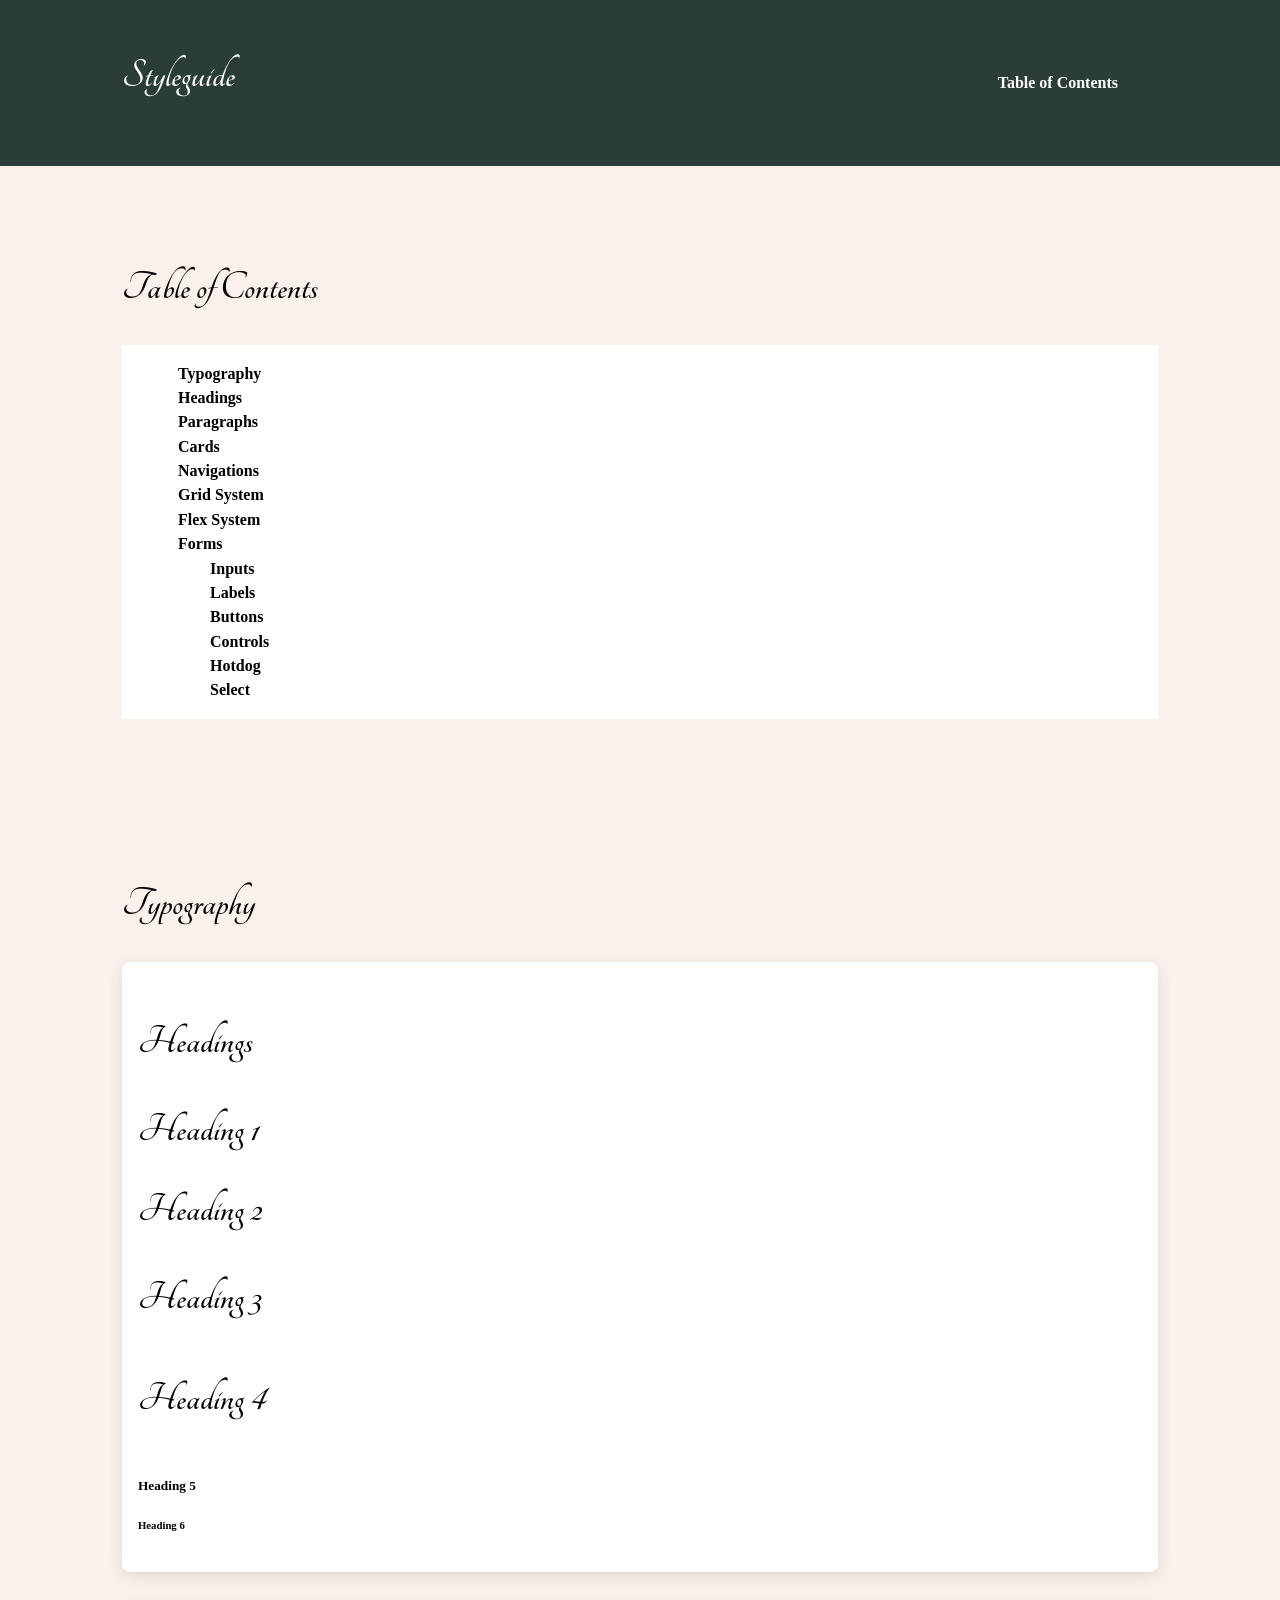
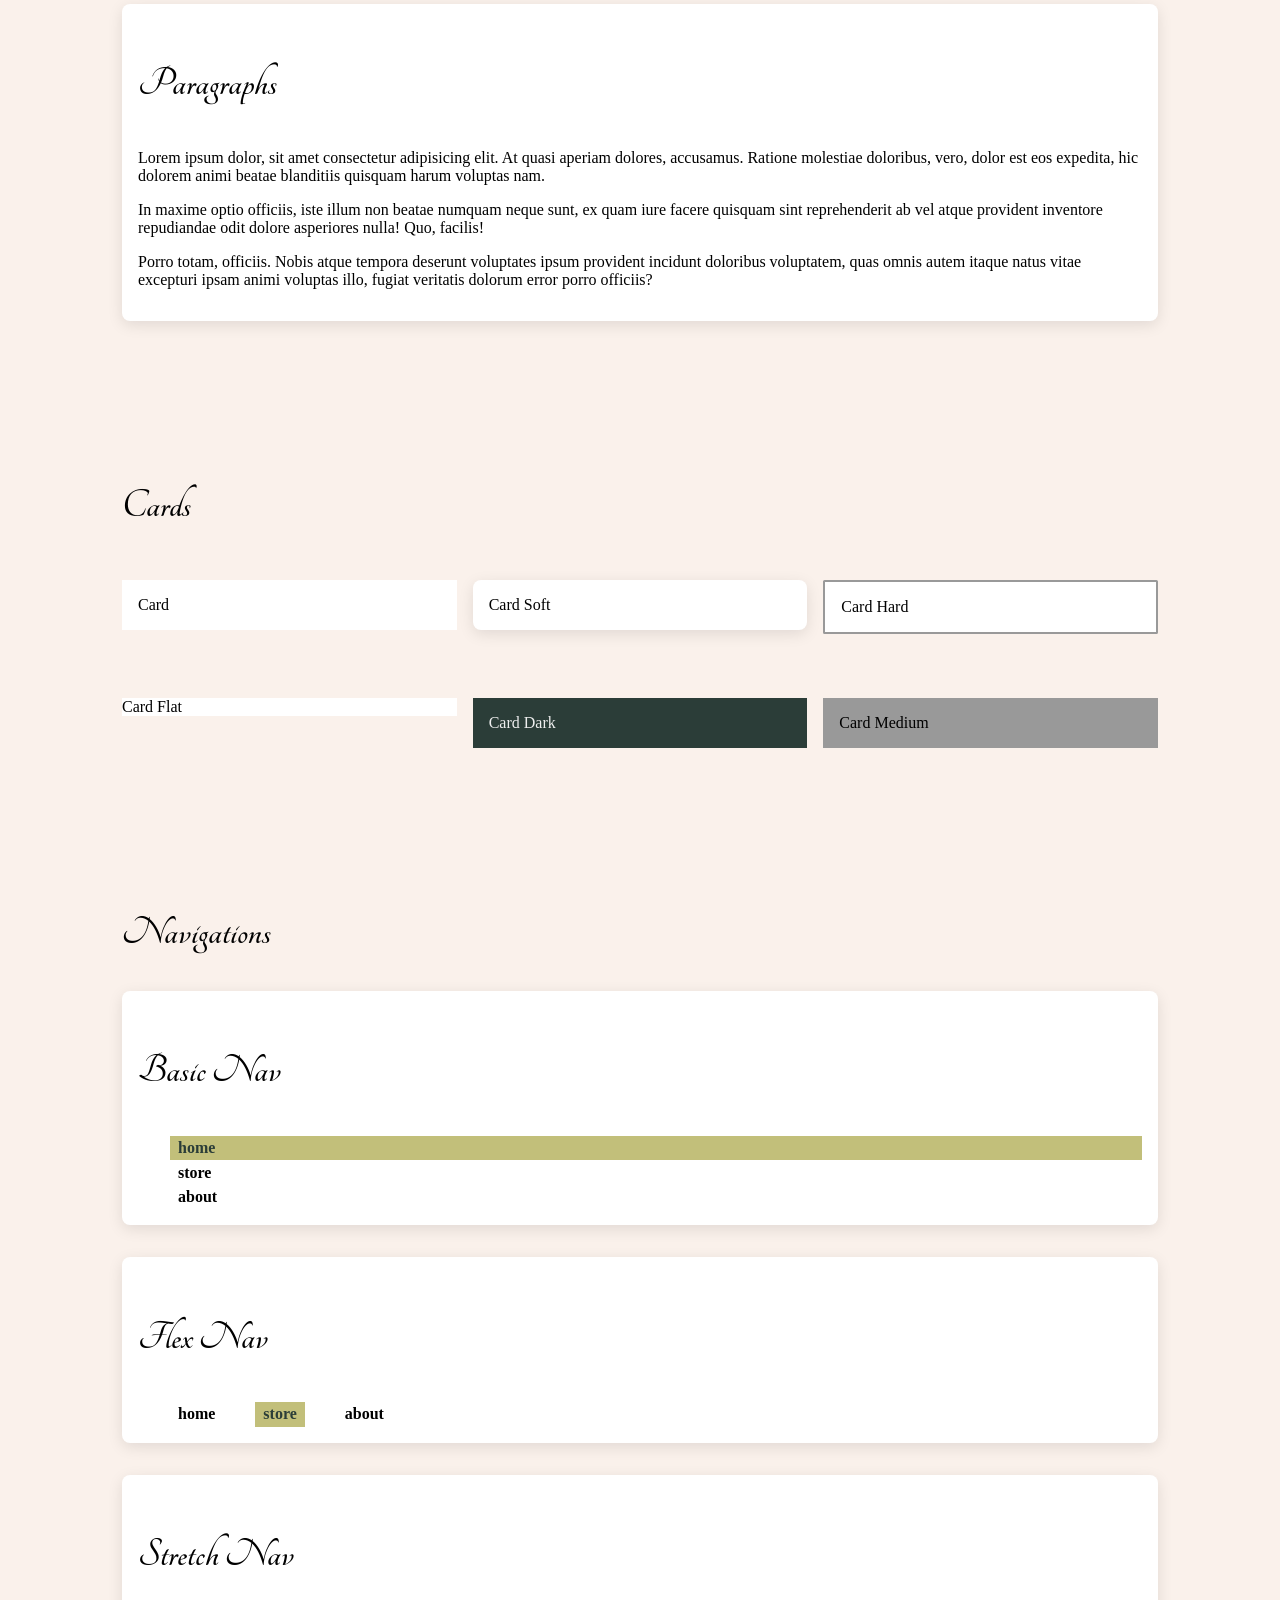
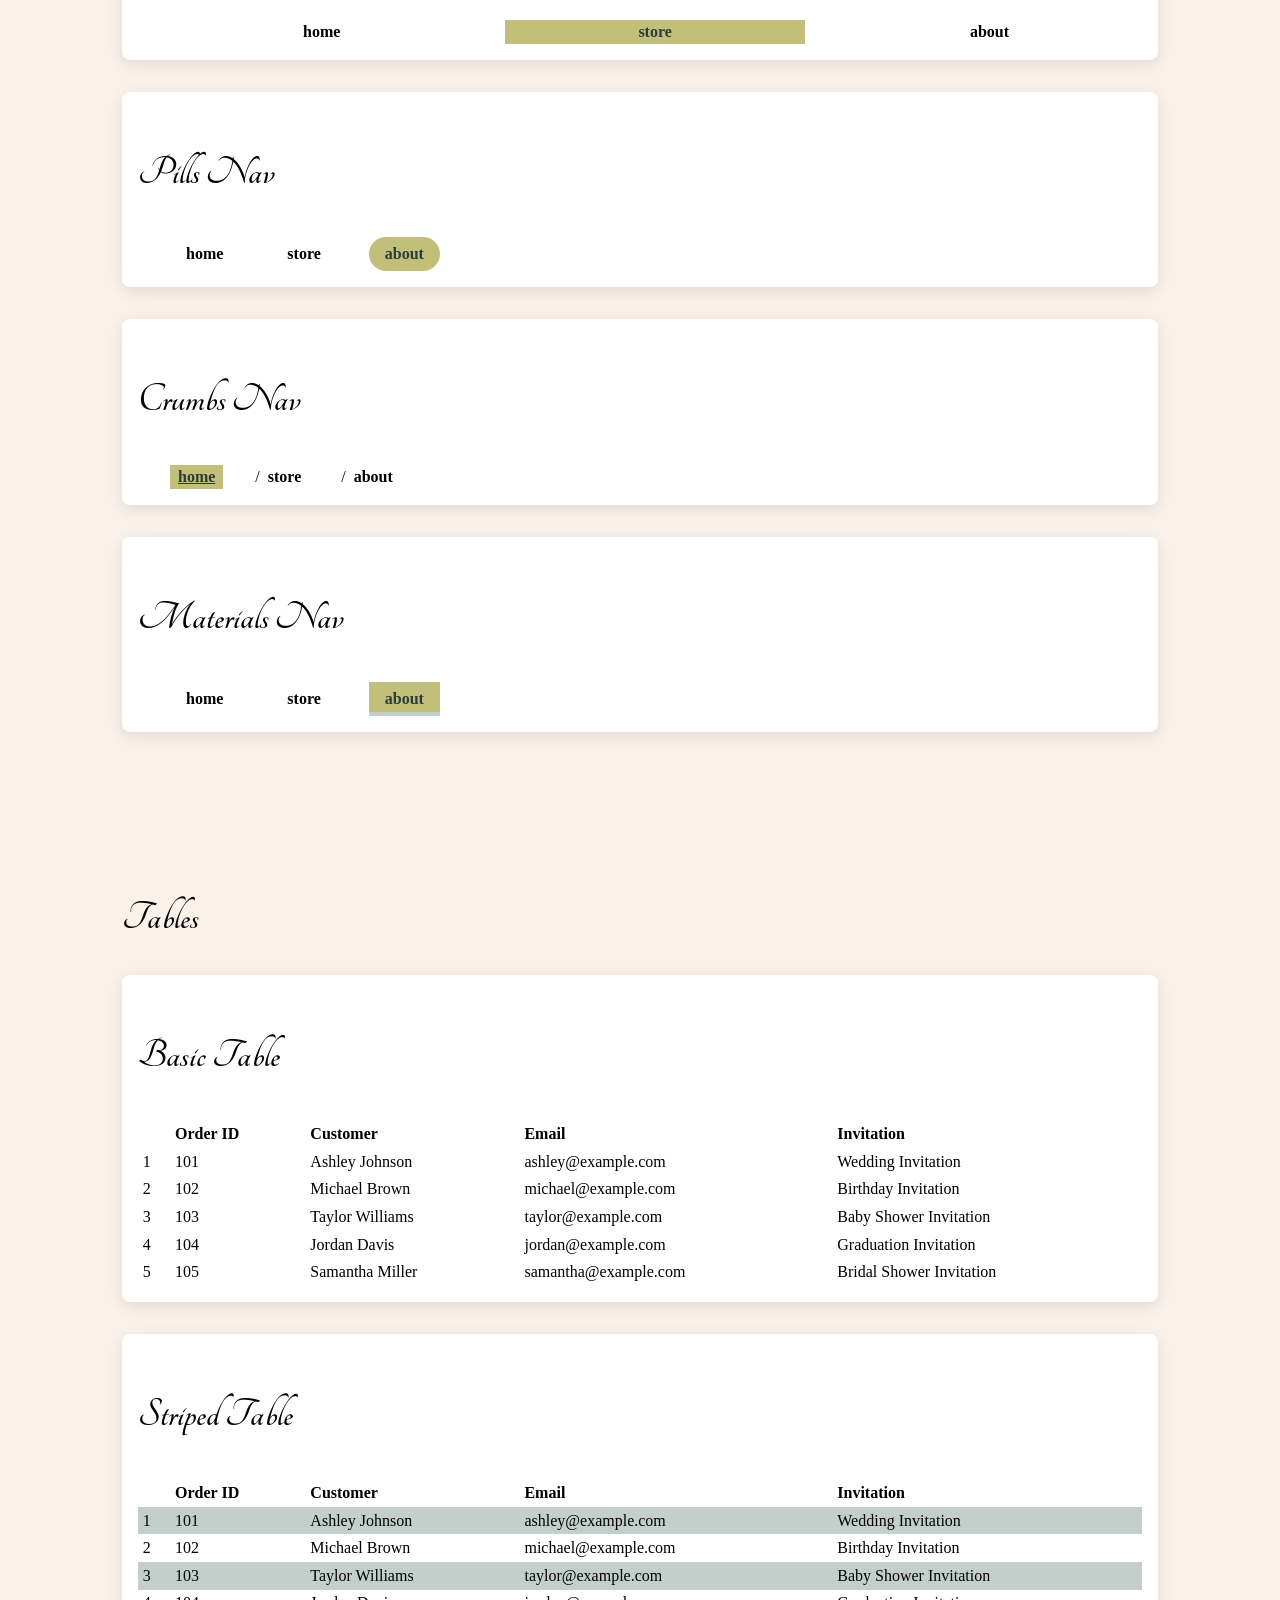
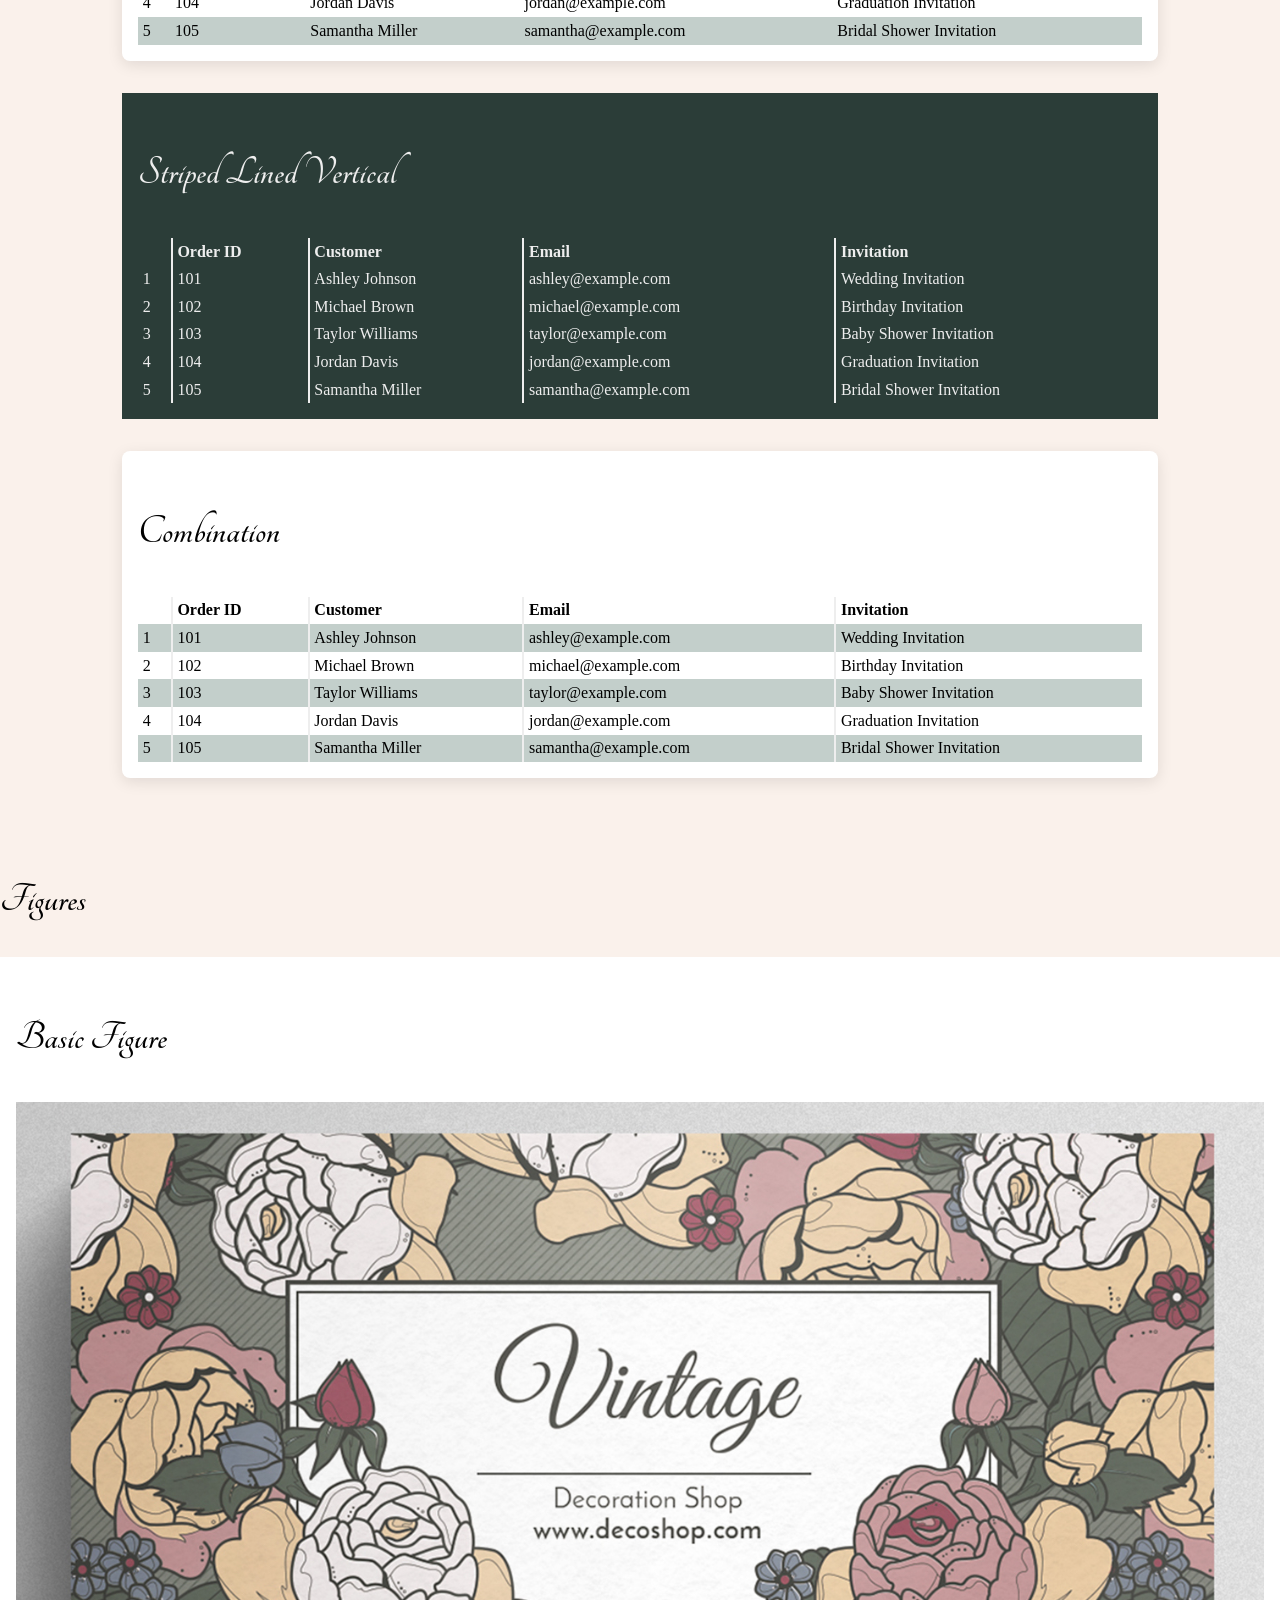
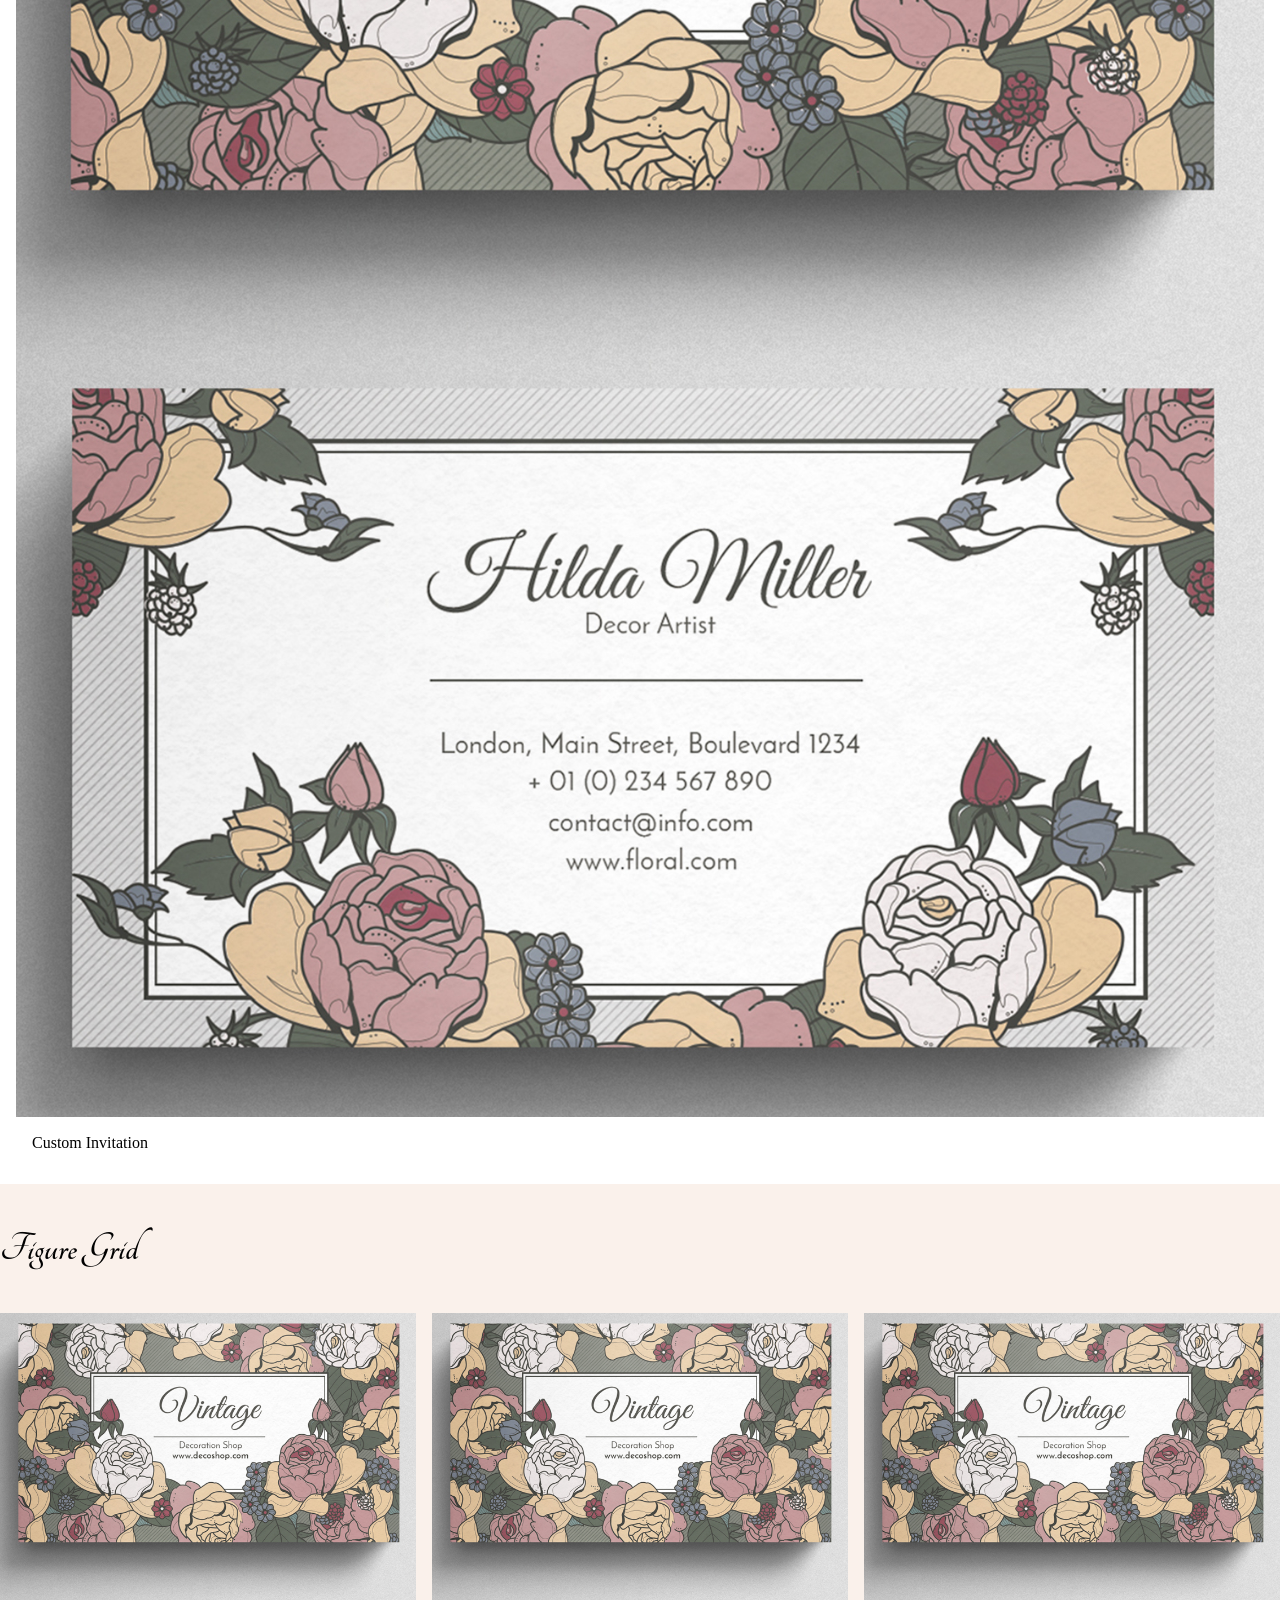
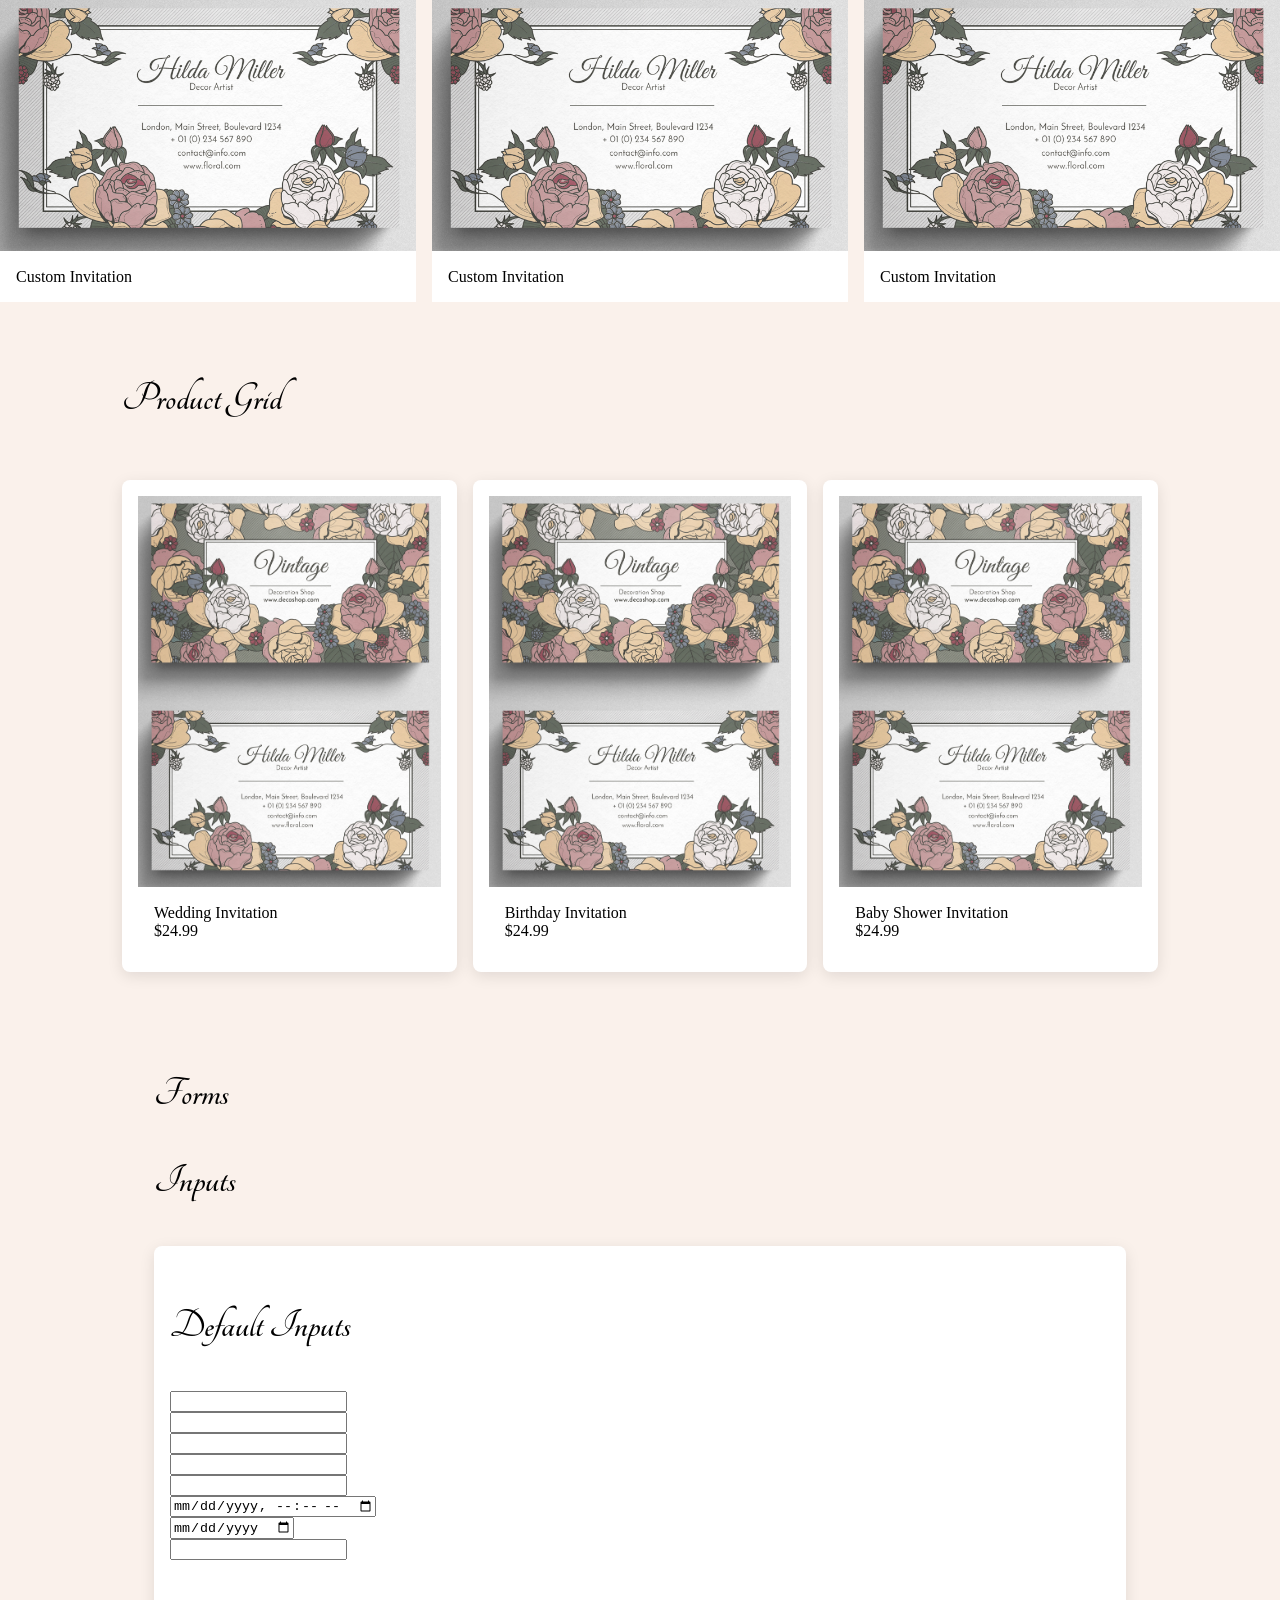
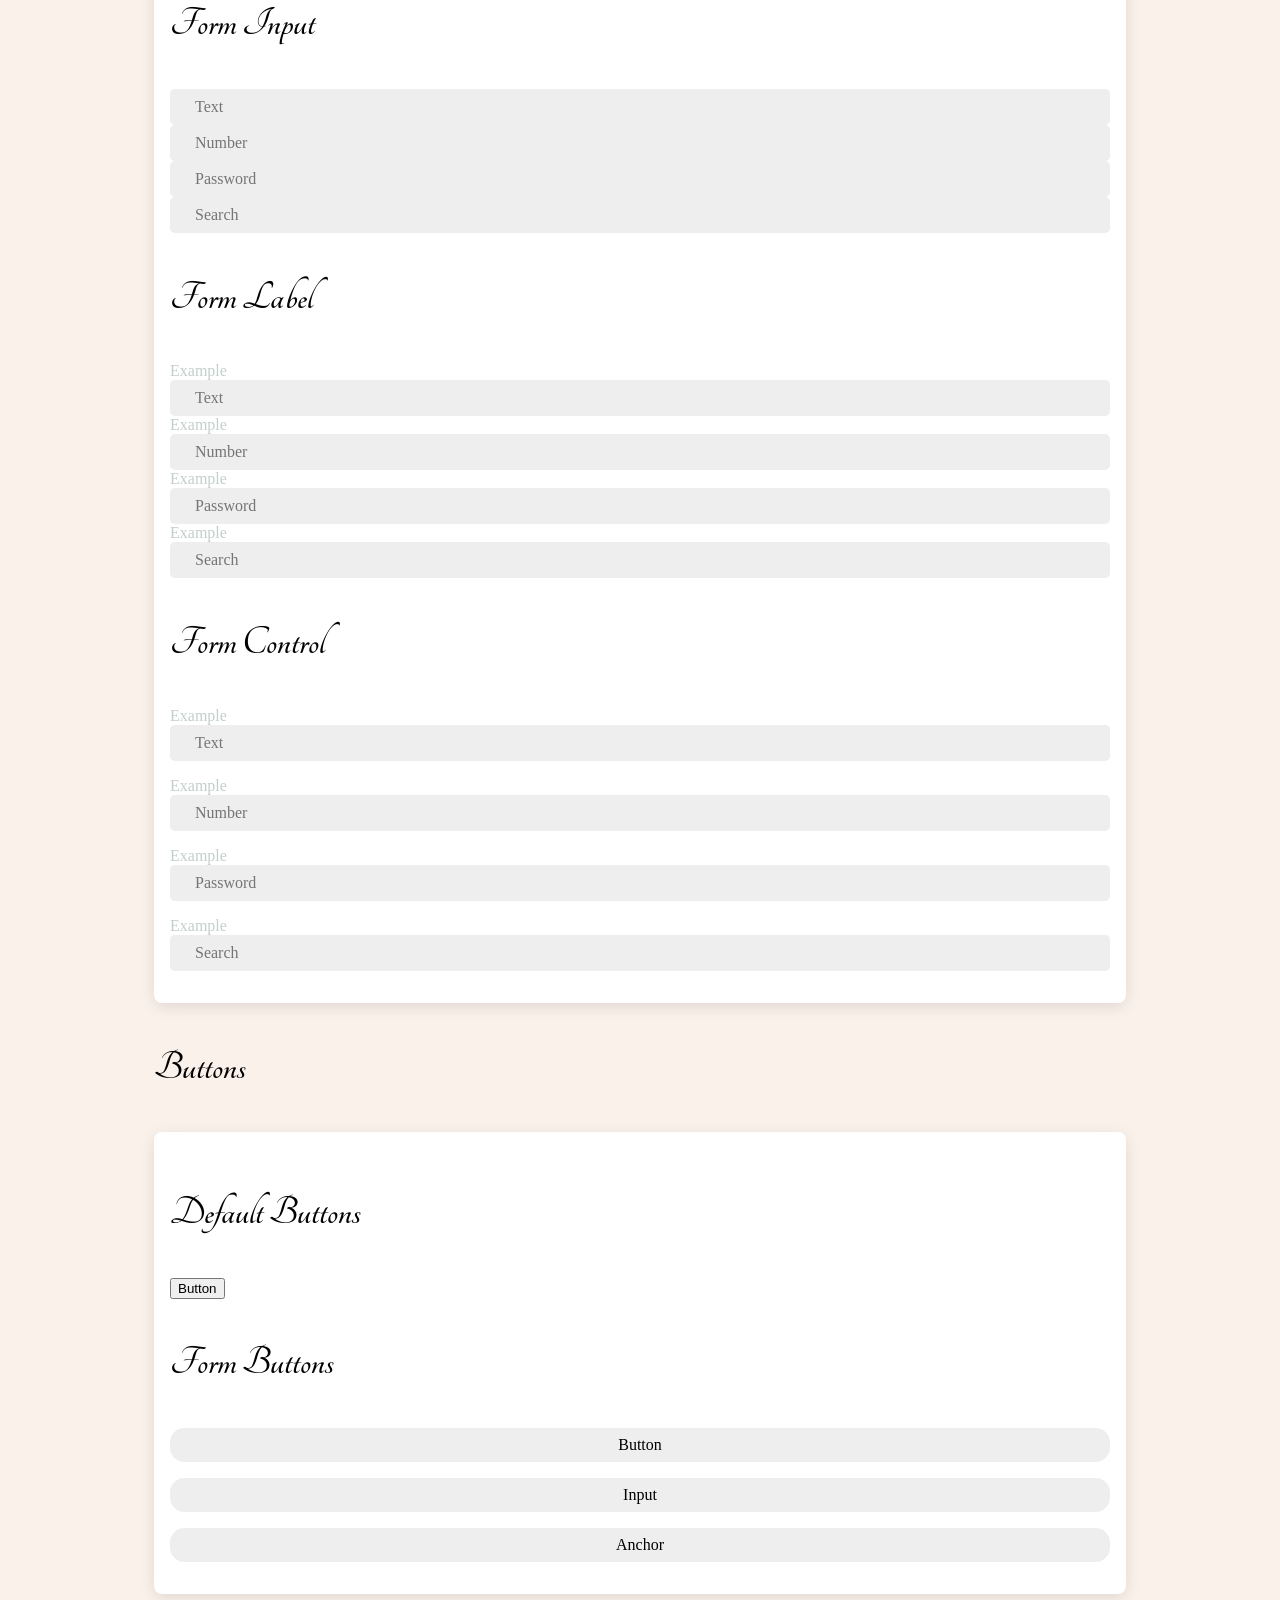
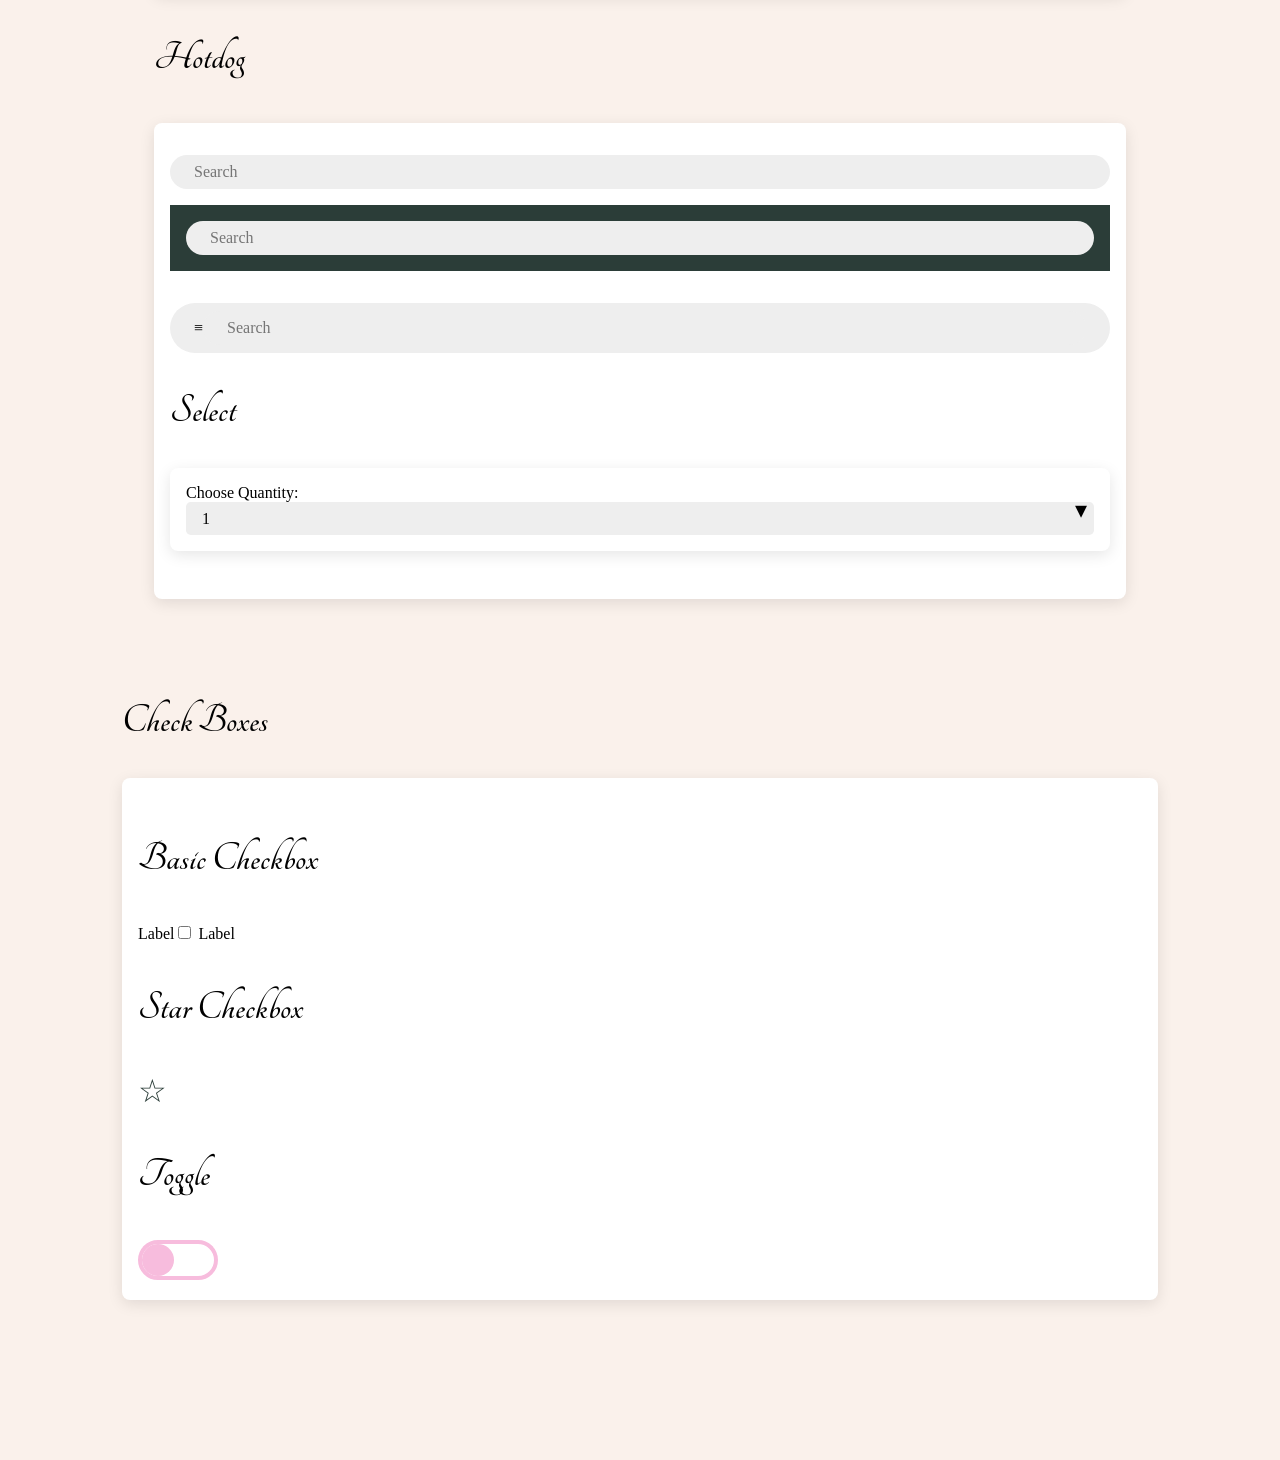
==== commit b5cdd666: "add color" ====
--- a/bernadin.bernadine/styleguide/index.html
+++ b/bernadin.bernadine/styleguide/index.html
@@ -47,7 +47,7 @@
 				<li><a href="#navigations"> Navigations</a></li>
 				<li><a href="#gridsystem"> Grid System</a></li>
 				<li><a href="#flexsystem"> Flex System</a></li>
-				<li><a href="#forms"> Forms</a></li>
+				<li><a href="#form"> Forms</a></li>
 				<ul>
 					<li><a href="#inputs">Inputs</a></li>
 					<li><a href="#labels">Labels</a></li>
@@ -88,22 +88,22 @@
 		<h2>Cards</h2>
 
 		<div class="grid gap">
-			<div class="col-xs-12 col-md-4">
+			<div class="col-4">
 				<div class="card">Card</div>
 			</div>
-			<div class="col-xs-12 col-md-4">
+			<div class="col-4">
 				<div class="card soft">Card Soft</div>
 			</div>
-			<div class="col-xs-12 col-md-4">
+			<div class="col-4">
 				<div class="card hard">Card Hard</div>
 			</div>
-			<div class="col-xs-12 col-md-4">
+			<div class="col-4">
 				<div class="card flat">Card Flat</div>
 			</div>
-			<div class="col-xs-12 col-md-4">
+			<div class="col-4">
 				<div class="card dark">Card Dark</div>
 			</div>
-			<div class="col-xs-12 col-md-4">
+			<div class="col-4">
 				<div class="card medium">Card Medium</div>
 			</div>
 		</div>
@@ -125,7 +125,7 @@
 					<nav class="${classes}">
 						<ul>
 						${links.reduce((r,o,i)=>{
-							return r+`<li class="${ran==i?'active':''}><a href="#">${o}</a></li>`;
+							return r+`<li class="${ran==i?'active':''}"><a href="#">${o}</a></li>`;
 						},'')}
 
 						</ul>
@@ -251,19 +251,19 @@
 
 	<h3>Figure Grid</h3>
 	<div class="grid gap">
-			<div class="col-xs-12 col-md-4">
+			<div class="col-4">
 			<figure class="figure">
 					<img src="../img/invitation.jpg"alt= "">
 				<figcaption>Custom Invitation</figcaption>
 			</figure>
 		</div>
-			<div class="col-xs-12 col-md-4">
+			<div class="col-4">
 			<figure class="figure">
 				<img src="../img/invitation.jpg"alt= "">
 			<figcaption>Custom Invitation</figcaption>
 			</figure>
 		</div>
-			<div class="col-xs-12 col-md-4">
+			<div class="col-4">
 			<figure class="figure">
 				<img src="../img/invitation.jpg"alt= "">
 			<figcaption>Custom Invitation</figcaption>
@@ -275,7 +275,7 @@
 
 	<div class="grid gap">
 
-		<div class="col-xs-12 col-md-4">
+		<div class="col-4">
 			<div class="card soft">
 			<figure class="figure">
 					<img src="../img/invitation.jpg"alt= "">
@@ -286,7 +286,7 @@
 			</figure>
 			</div>
 		</div>
-			<div class="col-xs-12 col-md-4">
+			<div class="col-4">
 				<div class="card soft">
 				<figure class="figure">
 				<img src="../img/invitation.jpg"alt= "">
@@ -297,7 +297,7 @@
 			</figure>
 		</div>
 		</div>
-			<div class="col-xs-12 col-md-4">
+			<div class="col-4">
 			<div class="card soft">
 			<figure class="figure">
 				<img src="../img/invitation.jpg"alt= "">
@@ -313,14 +313,14 @@
 
 
 
-	<div class="container" id="forms">
+	<div class="container" id="form">
 		<h2>Forms</h2>
 
 		<h3>Inputs</h3>
 
 		<div class="card soft">
 			<h3>Default Inputs</h3>
-			<forms>
+			<form>
 			 <input type="text"><br>
 			 <input type="number"><br>
 			 <input type="password"><br>
@@ -330,7 +330,7 @@
 			 <input type="date"><br>
 			 <input type="search"><br>
 			 
-			</forms>
+			</form>
 
 			<h3>Form Input</h3>
 			<form>
@@ -390,7 +390,7 @@
 				<input type="button" class="form-button" value="Input">
 			</div>
 			<div class="form-control">
-				<a href="a" class="form-button">Anchor</a>
+				<a href="#" class="form-button">Anchor</a>
 			</div>
 		</div>
 
@@ -422,7 +422,8 @@
 
 			<div class="card soft">
 				<div class="form-select">
-				<select>
+					<label for="invitation-count"> Choose Quantity:</label>
+				<select id="invitation-count">
 					<option>1</option>
 					<option>2</option>
 					<option>3</option>
--- a/bernadin.bernadine/lib/css/styleguide.css
+++ b/bernadin.bernadine/lib/css/styleguide.css
@@ -391,7 +391,7 @@
 }
 
 .toggle label {
-	font-size:3em;
+	font-size:2.5em;
 	display: inline-block;
 	width: 2em;
 	height: 1em;
@@ -399,6 +399,7 @@
 	background-color: var(--color-white);
 	border-radius: 0.5em;
 	position: relative;
+	transition: background-color 0.25s ease;
 	
 }
 
@@ -417,5 +418,5 @@
 
 .toggle input:checked + label::after {
 	transform: translateX(1em);
-	background-color: var(--color-main-light);
+	background-color: #F7BCDD;
 }
--- a/bernadin.bernadine/lib/css/gridsystem.css
+++ b/bernadin.bernadine/lib/css/gridsystem.css
@@ -9,8 +9,8 @@
 }
 
 .grid.gap {
-	--grid-gap:1em;
-	grid-gap:var(--grid-gap;
+	--grid-gap: 1em;
+	grid-gap:var(--grid-gap);
 	gap:var(--grid-gap);
 }
 
@@ -34,4 +34,9 @@
 .col-9 {grid-column: span 9; }
 .col-10 {grid-column: span 10; }
 .col-11 {grid-column: span 11; }
-.col-12{grid-column: span 12; }+.col-12{grid-column: span 12; }
+
+#navigations .nav li.active > a {
+    background-color: #C2BF7A;
+    color: #2B3D38;
+}
--- a/bernadin.bernadine/css/storetheme.css
+++ b/bernadin.bernadine/css/storetheme.css
@@ -15,19 +15,30 @@
 }
 
 
-
-.favorite label{
-    transition: all 0.3s;
-    display:inline-block;
-    transform: scale(1,1);
-    color:var(--color-main-medium);
+.favorite label {
+    display: inline-block;
+    cursor: pointer;
+    font-size: 2rem;
+    color: var(--color-neutral-dark);
+    transition: color 0.2s ease, transform 0.2s ease;
 }
 
+.favorite input:checked + label {
+    color: #F7BCDD;
+    transform: scale(1.4);
+}
+.favorite input:checked + label {
+    color: #F7BCDD;
+}
 
-.favorite input:checked + label{
-    color:yellowgreen;
-    transform: scale(1.6,1.6);
+.favorite input:checked + label {
+    font-size: 0;
+}
 
+.favorite input:checked + label::after {
+    content: "★";
+    font-size: 2rem;
+    color: #F7BCDD;
 }
 
 @media (max-width: 800px) {
@@ -49,4 +60,6 @@
     .navbar .nav li {
         line-height: 2em;
     }
-}+}
+
+
